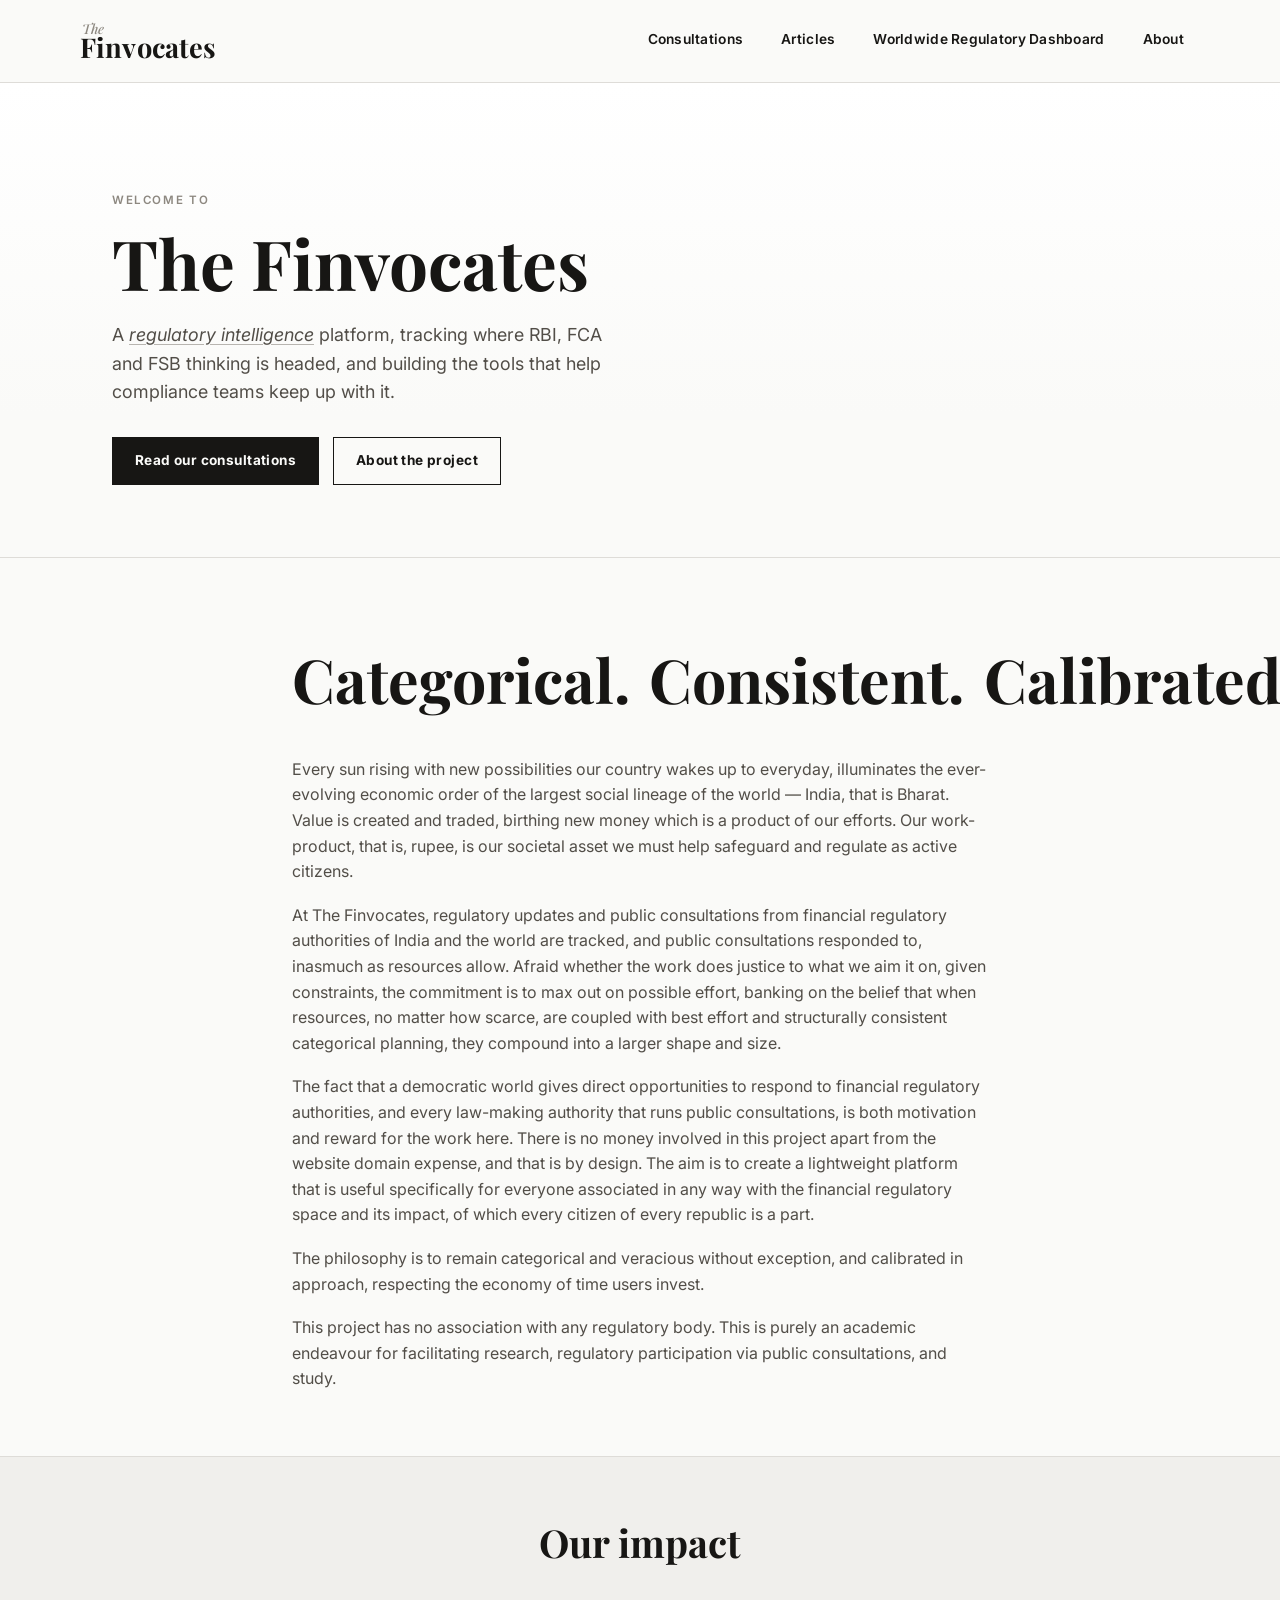
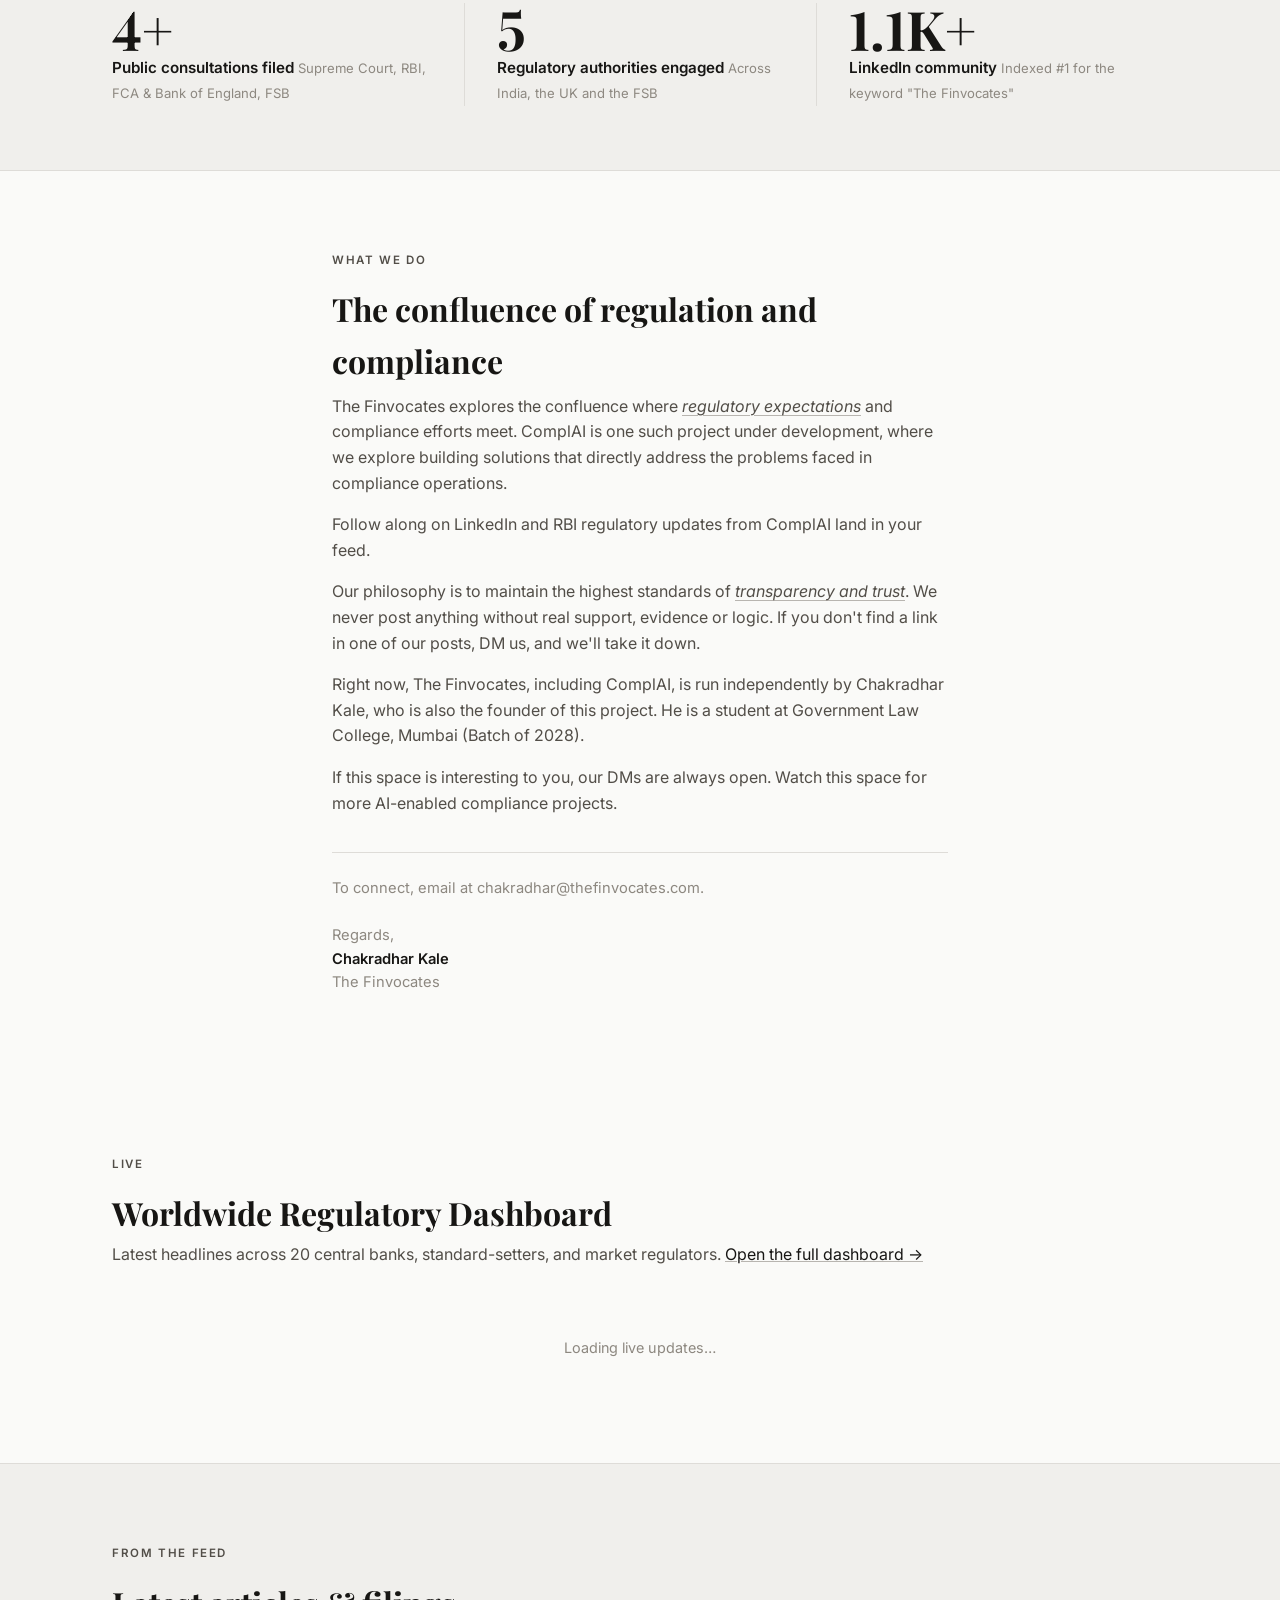
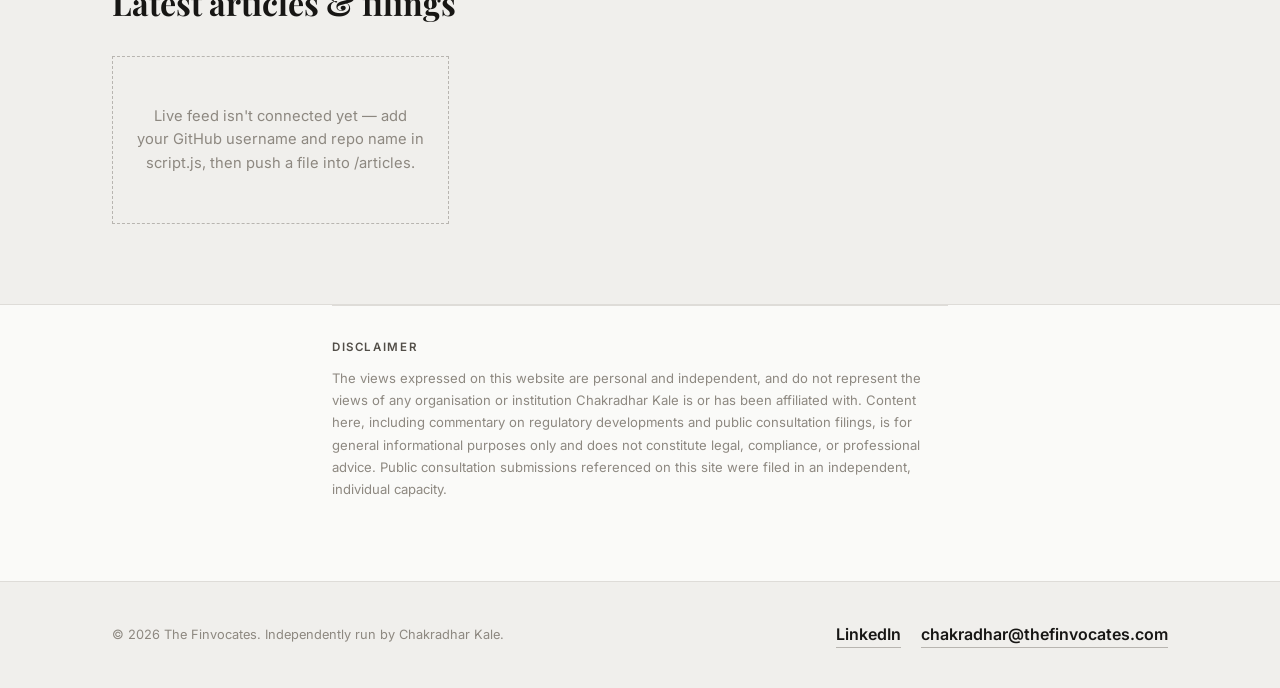
==== index.html @ edeff937 "fsr" ====
<!DOCTYPE html>
<html lang="en">
<head>
<meta charset="UTF-8">
<meta name="viewport" content="width=device-width, initial-scale=1.0">
<title>The Finvocates — Regulatory Intelligence</title>
<meta name="description" content="The Finvocates is a regulatory intelligence platform tracking RBI, FCA, FSB and Supreme Court developments, and building ComplAI, a project for compliance operations.">
<link rel="stylesheet" href="style.css">

<style>
  /* =========================================================
     EDITORIAL ALIGNMENT
     Keep manifesto prose aligned with the narrow section below.
     Keep the three-word statement on one line.
     ========================================================= */

  .manifesto .wrap {
    max-width: 760px;
    margin-left: auto;
    margin-right: auto;
  }

  .manifesto-words {
    white-space: nowrap;
    width: max-content;
    max-width: none;
    margin-left: 0;
    margin-right: 0;
  }

  .manifesto p {
    max-width: none;
    margin-left: 0;
    margin-right: 0;
  }

  /* =========================================================
     IMPACT
     Larger figures + a stronger section heading.
     ========================================================= */

  .impact h2 {
    font-size: 2.4rem;
    line-height: 1.1;
  }

  .impact .num {
    font-size: 3.4rem !important;
    line-height: 0.95;
  }
</style>

</head>
<body>

<header class="site-header">
  <div class="wrap nav-row">
    <a href="index.html" class="logo">
      <span class="the">The</span>
      <span class="finvocates">Finvocates</span>
    </a>

    <nav class="main-nav">

      <div class="nav-item">
        <a href="consultations.html" class="nav-trigger">Consultations</a>
        <div class="mega">
          <a class="mega-item" href="consultations.html">
            <span class="mi-title">Supreme Court — AI in Courts Regulation, 2026</span>
            <span class="mi-meta">40 clause-specific comments</span>
          </a>
          <a class="mega-item" href="consultations.html">
            <span class="mi-title">RBI — Governance (Second Amendment) Directions</span>
            <span class="mi-meta">Commercial Banks &amp; SFBs</span>
          </a>
          <a class="mega-item" href="consultations.html">
            <span class="mi-title">FSB — Responsible Adoption of AI</span>
            <span class="mi-meta">All 7 questions answered</span>
          </a>
          <a class="mega-all" href="consultations.html">
            <span>View all consultations</span>
            <span class="arrow">→</span>
          </a>
        </div>
      </div>

      <div class="nav-item">
        <a href="articles.html" class="nav-trigger">Articles</a>
        <div class="mega" id="articles-mega">
          <div class="mega-item"><span class="mi-title">Loading…</span></div>
        </div>
      </div>

      <div class="nav-item">
        <a href="dashboard.html" class="nav-trigger">Worldwide Regulatory Dashboard</a>
      </div>

      <div class="nav-item about-item">
        <a href="about.html" class="nav-trigger">About</a>
        <div class="mega">
          <p class="about-blurb">Chakradhar Kale runs The Finvocates independently while working as a Compliance Trainee at a small finance bank and studying law at GLC Mumbai.</p>
          <a class="mega-all" href="about.html">
            <span>Read the full story</span>
            <span class="arrow">→</span>
          </a>
        </div>
      </div>

    </nav>
  </div>
</header>


<section class="hero">
  <div class="wrap">
    <p class="eyebrow reveal in">Welcome to</p>
    <h1 class="reveal in">The Finvocates</h1>
    <p class="lede reveal in">A <span class="accent-word">regulatory intelligence</span> platform, tracking where RBI, FCA and FSB thinking is headed, and building the tools that help compliance teams keep up with it.</p>
    <div class="cta-row reveal in">
      <a href="consultations.html" class="btn primary">Read our consultations</a>
      <a href="about.html" class="btn ghost">About the project</a>
    </div>
  </div>
</section>


<section class="manifesto">
  <div class="wrap">
    <div class="manifesto-words reveal">
      <span>Categorical.</span><span>Consistent.</span><span>Calibrated.</span>
    </div>

    <p class="reveal">Every sun rising with new possibilities our country wakes up to everyday, illuminates the ever-evolving economic order of the largest social lineage of the world — India, that is Bharat. Value is created and traded, birthing new money which is a product of our efforts. Our work-product, that is, rupee, is our societal asset we must help safeguard and regulate as active citizens.</p>

    <p class="reveal">At The Finvocates, regulatory updates and public consultations from financial regulatory authorities of India and the world are tracked, and public consultations responded to, inasmuch as resources allow. Afraid whether the work does justice to what we aim it on, given constraints, the commitment is to max out on possible effort, banking on the belief that when resources, no matter how scarce, are coupled with best effort and structurally consistent categorical planning, they compound into a larger shape and size.</p>

    <p class="reveal">The fact that a democratic world gives direct opportunities to respond to financial regulatory authorities, and every law-making authority that runs public consultations, is both motivation and reward for the work here. There is no money involved in this project apart from the website domain expense, and that is by design. The aim is to create a lightweight platform that is useful specifically for everyone associated in any way with the financial regulatory space and its impact, of which every citizen of every republic is a part.</p>

    <p class="reveal">The philosophy is to remain categorical and veracious without exception, and calibrated in approach, respecting the economy of time users invest.</p>

    <p class="reveal">This project has no association with any regulatory body. This is purely an academic endeavour for facilitating research, regulatory participation via public consultations, and study.</p>
  </div>
</section>


<section class="impact">
  <div class="wrap">
    <h2 class="reveal">Our impact</h2>

    <div class="stat-grid">

      <div class="stat reveal">
        <span class="num accent-num">4+</span>
        <span class="label">Public consultations filed</span>
        <span class="sub">Supreme Court, RBI, FCA &amp; Bank of England, FSB</span>
      </div>

      <div class="stat reveal">
        <span class="num accent-num">5</span>
        <span class="label">Regulatory authorities engaged</span>
        <span class="sub">Across India, the UK and the FSB</span>
      </div>

      <div class="stat reveal">
        <span class="num accent-num">1.1K+</span>
        <span class="label">LinkedIn community</span>
        <span class="sub">Indexed #1 for the keyword "The Finvocates"</span>
      </div>

    </div>
  </div>
</section>


<section class="section narrow">
  <div class="wrap">
    <p class="eyebrow section-kicker reveal">What we do</p>
    <h2 class="section-title reveal">The confluence of regulation and compliance</h2>
    <p class="reveal">The Finvocates explores the confluence where <span class="accent-word">regulatory expectations</span> and compliance efforts meet. ComplAI is one such project under development, where we explore building solutions that directly address the problems faced in compliance operations.</p>
    <p class="reveal">Follow along on LinkedIn and RBI regulatory updates from ComplAI land in your feed.</p>
    <p class="reveal">Our philosophy is to maintain the highest standards of <span class="accent-word">transparency and trust</span>. We never post anything without real support, evidence or logic. If you don't find a link in one of our posts, DM us, and we'll take it down.</p>
    <p class="reveal">Right now, The Finvocates, including ComplAI, is run independently by Chakradhar Kale, who is also the founder of this project. He is a student at Government Law College, Mumbai (Batch of 2028).</p>
    <p class="reveal">If this space is interesting to you, our DMs are always open. Watch this space for more AI-enabled compliance projects.</p>

    <div class="signoff reveal">
      To connect, email at <a href="mailto:chakradhar@thefinvocates.com">chakradhar@thefinvocates.com</a>.
      <br><br>
      Regards,<br>
      <span class="name">Chakradhar Kale</span><br>
      The Finvocates
    </div>
  </div>
</section>


<section class="section" style="padding-bottom:56px;">
  <div class="wrap">
    <p class="eyebrow section-kicker reveal">Live</p>
    <h2 class="section-title reveal">Worldwide Regulatory Dashboard</h2>
    <p class="reveal" style="margin-top:-4px;">Latest headlines across 20 central banks, standard-setters, and market regulators. <a href="dashboard.html" style="color:var(--ink); text-decoration:underline; text-decoration-color:var(--line-strong);">Open the full dashboard →</a></p>

    <div id="home-dashboard-preview" style="margin-top:20px;">
      <div class="dash-empty">Loading live updates…</div>
    </div>
  </div>
</section>


<section class="section" style="background:var(--fog); border-top:1px solid var(--line); border-bottom:1px solid var(--line);">
  <div class="wrap">
    <p class="eyebrow section-kicker reveal">From the feed</p>
    <h2 class="section-title reveal">Latest articles &amp; filings</h2>

    <div class="card-grid" id="home-articles-grid" style="margin-top:28px;">
      <div class="empty-state">Loading latest posts…</div>
    </div>
  </div>
</section>


<section class="section narrow" style="padding-top:0;">
  <div class="wrap">
    <hr class="rule" style="margin-bottom:32px;">

    <p class="eyebrow reveal" style="margin-bottom:10px;">Disclaimer</p>

    <p class="reveal" style="font-size:0.82rem; color:var(--ash); line-height:1.7;">The views expressed on this website are personal and independent, and do not represent the views of any organisation or institution Chakradhar Kale is or has been affiliated with. Content here, including commentary on regulatory developments and public consultation filings, is for general informational purposes only and does not constitute legal, compliance, or professional advice. Public consultation submissions referenced on this site were filed in an independent, individual capacity.</p>
  </div>
</section>


<footer class="site-footer">
  <div class="wrap foot-row">
    <span class="fine">© 2026 The Finvocates. Independently run by Chakradhar Kale.</span>

    <div style="display:flex; gap:20px; align-items:center;">
      <a class="mail" href="https://www.linkedin.com/company/thefinvocates/" target="_blank" rel="noopener">LinkedIn</a>
      <a class="mail" href="mailto:chakradhar@thefinvocates.com">chakradhar@thefinvocates.com</a>
    </div>
  </div>
</footer>


<script src="script.js"></script>
<script src="dashboard.js"></script>

<script>
  renderFolderFeed({
    folder: ARTICLES_FOLDER,
    gridSelector: "#home-articles-grid",
    megaSelector: "#articles-mega",
    limit: 3,
    emptyLabel: "articles"
  });
</script>

</body>
</html>
---- style.css ----
/* ============================================================
   THE FINVOCATES — shared stylesheet
   Design tokens: monochrome grey/white spectrum, no blue.
   ============================================================ */

@import url('https://fonts.googleapis.com/css2?family=Playfair+Display:ital,wght@0,500;0,600;0,700;1,400;1,500&family=Inter:wght@400;500;600;700&display=swap');

:root{
  --paper:   #fafaf8;   /* page background */
  --fog:     #f0efec;   /* alt section background */
  --card:    #ffffff;   /* card surface */
  --line:    #dedcd8;   /* hairline rule */
  --line-strong: #b8b5b0;
  --ink:     #171614;   /* primary text */
  --charcoal:#524e48;   /* secondary text */
  --ash:     #8d8880;   /* muted labels / captions */
  --ink-inv: #fafaf8;   /* text on dark */
  --shadow:  0 18px 30px -18px rgba(23,22,20,0.18);
  --shadow-lift: 0 24px 40px -16px rgba(23,22,20,0.22);
  --radius: 2px;
  --measure: 68ch;
}

*{ box-sizing: border-box; }

html{ scroll-behavior: smooth; overflow-x: hidden; }

body{
  margin:0;
  background: var(--paper);
  color: var(--ink);
  font-family: 'Inter', -apple-system, BlinkMacSystemFont, 'Segoe UI', sans-serif;
  font-size: 16px;
  line-height: 1.6;
  -webkit-font-smoothing: antialiased;
  overflow-x: hidden;
  width: 100%;
  max-width: 100vw;
}

@media (prefers-reduced-motion: reduce){
  *{ animation-duration: 0.001ms !important; transition-duration: 0.001ms !important; }
  html{ scroll-behavior: auto; }
}

a{ color: inherit; text-decoration: none; }

::selection{ background: var(--ink); color: var(--paper); }

.eyebrow{
  font-size: 0.72rem;
  letter-spacing: 0.14em;
  text-transform: uppercase;
  color: var(--ash);
  font-weight: 600;
}

.serif{ font-family: 'Playfair Display', Georgia, serif; }

.rule{
  border: none;
  border-top: 1px solid var(--line);
  margin: 0;
}

.accent-num{
  font-family: 'Playfair Display', Georgia, serif;
  font-weight: 700;
  font-variant-numeric: tabular-nums lining-nums;
  color: var(--ink);
}

.accent-word{
  font-style: italic;
  color: var(--charcoal);
  text-decoration: underline;
  text-decoration-color: var(--line-strong);
  text-underline-offset: 3px;
}

/* ---------- layout shell ---------- */
.wrap{
  max-width: 1120px;
  margin: 0 auto;
  padding: 0 32px;
}

/* ---------- header / nav ---------- */
header.site-header{
  position: sticky;
  top: 0;
  z-index: 50;
  background: rgba(250,250,248,0.92);
  backdrop-filter: saturate(140%) blur(6px);
  border-bottom: 1px solid var(--line);
}

.nav-row{
  display:flex;
  align-items:center;
  justify-content:space-between;
  padding: 18px 0;
}

.logo{
  display:flex;
  flex-direction: column;
  line-height: 0.92;
  letter-spacing: 0.01em;
}
.logo .the{
  font-family:'Playfair Display', serif;
  font-style: italic;
  font-weight:500;
  font-size: 0.85rem;
  color: var(--ash);
  margin-left: 2px;
}
.logo .finvocates{
  font-family:'Playfair Display', serif;
  font-weight:700;
  font-size: 1.7rem;
  color: var(--ink);
}

nav.main-nav{
  display:flex;
  align-items:center;
  gap: 6px;
}

.nav-item{
  position: relative;
}
.nav-item > a.nav-trigger{
  display:inline-block;
  padding: 10px 16px;
  font-size: 0.86rem;
  font-weight: 600;
  letter-spacing: 0.02em;
  color: var(--ink);
  border-radius: var(--radius);
  transition: color .2s ease;
}
.nav-item > a.nav-trigger:hover{ color: var(--charcoal); }

.nav-item > a.nav-trigger::after{
  content:"";
  display:block;
  width:0%;
  height:1px;
  background: var(--ink);
  transition: width .25s ease;
  margin-top: 3px;
}
.nav-item:hover > a.nav-trigger::after{ width: 100%; }

.mega{
  position:absolute;
  top: calc(100% + 12px);
  left: 50%;
  transform: translateX(-50%) translateY(6px);
  width: 360px;
  max-width: calc(100vw - 48px);
  background: var(--card);
  border: 1px solid var(--line);
  box-shadow: var(--shadow-lift);
  padding: 18px;
  opacity: 0;
  visibility: hidden;
  transition: opacity .22s ease, transform .22s ease;
}
.nav-item:hover .mega,
.nav-item.open .mega{
  opacity: 1;
  visibility: visible;
  transform: translateX(-50%) translateY(0);
}

.mega .mega-item{
  display:block;
  padding: 10px 8px;
  border-bottom: 1px solid var(--line);
}
.mega .mega-item:last-of-type{ border-bottom:none; }
.mega .mega-item .mi-title{
  font-size: 0.88rem;
  font-weight: 600;
  color: var(--ink);
}
.mega .mega-item .mi-meta{
  font-size: 0.72rem;
  color: var(--ash);
  margin-top: 2px;
  text-transform: uppercase;
  letter-spacing: 0.06em;
}
.mega .mega-item:hover .mi-title{ color: var(--charcoal); }

.mega .mega-all{
  display:flex;
  align-items:center;
  justify-content:space-between;
  margin-top: 12px;
  padding-top: 12px;
  border-top: 1px solid var(--line-strong);
  font-size: 0.78rem;
  font-weight: 700;
  letter-spacing: 0.04em;
  text-transform: uppercase;
}
.mega .mega-all .arrow{ transition: transform .2s ease; }
.mega .mega-all:hover .arrow{ transform: translateX(5px); }

.nav-item.about-item .mega{ width: 320px; }
.mega .about-blurb{ font-size: 0.86rem; color: var(--charcoal); }

/* ---------- hero ---------- */
.hero{
  padding: 96px 0 72px;
  background: linear-gradient(180deg, #ffffff 0%, var(--paper) 70%);
  border-bottom: 1px solid var(--line);
}
.hero .eyebrow{ margin-bottom: 18px; }
.hero h1{
  font-family:'Playfair Display', serif;
  font-weight: 700;
  font-size: clamp(2.6rem, 5.4vw, 4.4rem);
  line-height: 1.04;
  margin: 0 0 22px;
  color: var(--ink);
  max-width: 14ch;
}
.hero .lede{
  font-size: 1.12rem;
  color: var(--charcoal);
  max-width: 46ch;
  margin: 0 0 30px;
}
.hero .cta-row{ display:flex; gap:14px; flex-wrap: wrap; }
.btn{
  display:inline-flex;
  align-items:center;
  gap:8px;
  padding: 12px 22px;
  font-size: 0.85rem;
  font-weight: 700;
  letter-spacing: 0.03em;
  border: 1px solid var(--ink);
  transition: background .2s ease, color .2s ease, transform .2s ease;
}
.btn.primary{ background: var(--ink); color: var(--paper); }
.btn.primary:hover{ background: var(--charcoal); border-color: var(--charcoal); transform: translateY(-2px); }
.btn.ghost{ background: transparent; color: var(--ink); }
.btn.ghost:hover{ background: var(--ink); color: var(--paper); transform: translateY(-2px); }

/* ---------- impact / stats ---------- */
.impact{ padding: 64px 0; background: var(--fog); border-bottom: 1px solid var(--line); }
.impact h2{
  font-family:'Playfair Display', serif;
  font-size: 1.5rem;
  text-align:center;
  margin: 0 0 40px;
}
.stat-grid{
  display:grid;
  grid-template-columns: repeat(3, 1fr);
  gap: 0;
}
.stat{
  padding: 0 32px;
  border-left: 1px solid var(--line);
  text-align: left;
}
.stat:first-child{ border-left:none; padding-left: 0; }
.stat .num{ font-size: 3rem; line-height:1; display:block; }
.stat .label{ margin-top: 10px; font-size: 0.95rem; color: var(--ink); font-weight: 600; }
.stat .sub{ margin-top: 4px; font-size: 0.82rem; color: var(--ash); }

@media (max-width: 760px){
  .stat-grid{ grid-template-columns: 1fr; gap: 28px; }
  .stat{ border-left:none; padding-left:0; border-top: 1px solid var(--line); padding-top: 24px; }
  .stat:first-child{ border-top:none; padding-top:0; }
}

@media (max-width: 480px){
  .wrap{ padding: 0 20px; }
  .nav-item > a.nav-trigger{ padding: 10px 8px; font-size: 0.78rem; }
  .logo .finvocates{ font-size: 1.35rem; }
}

/* ---------- section: confluence / what we do ---------- */
.section{ padding: 80px 0; }
.section.narrow .wrap{ max-width: var(--measure); }
.section h2.section-title{
  font-family:'Playfair Display', serif;
  font-size: 2rem;
  margin: 0 0 8px;
}
.section .section-kicker{ margin-bottom: 14px; }
.section p{ color: var(--charcoal); margin: 0 0 16px; }
.section p:last-child{ margin-bottom: 0; }

.signoff{
  margin-top: 36px;
  padding-top: 24px;
  border-top: 1px solid var(--line);
  font-size: 0.92rem;
  color: var(--ash);
}
.signoff .name{ color: var(--ink); font-weight: 600; }

/* ---------- card grid (articles / consultations) ---------- */
.card-grid{
  display:grid;
  grid-template-columns: repeat(auto-fill, minmax(280px, 1fr));
  gap: 22px;
}
.card{
  background: var(--card);
  border: 1px solid var(--line);
  padding: 24px;
  display:flex;
  flex-direction: column;
  gap: 12px;
  transition: transform .22s ease, box-shadow .22s ease, border-color .22s ease;
  cursor: pointer;
}
.card:hover{
  transform: translateY(-6px);
  box-shadow: var(--shadow-lift);
  border-color: var(--line-strong);
}
.card .kind{
  font-size: 0.68rem;
  font-weight: 700;
  letter-spacing: 0.1em;
  text-transform: uppercase;
  color: var(--ash);
}
.card .title{
  font-family:'Playfair Display', serif;
  font-weight: 600;
  font-size: 1.15rem;
  color: var(--ink);
}
.card .meta{ font-size: 0.8rem; color: var(--ash); margin-top: auto; padding-top: 8px; border-top: 1px solid var(--line); }

.empty-state{
  padding: 48px 24px;
  text-align:center;
  border: 1px dashed var(--line-strong);
  color: var(--ash);
  font-size: 0.92rem;
}

.page-head{ padding: 56px 0 36px; border-bottom: 1px solid var(--line); }
.page-head .eyebrow{ margin-bottom: 14px; }
.page-head h1{
  font-family:'Playfair Display', serif;
  font-size: clamp(2rem, 4vw, 2.8rem);
  margin: 0 0 12px;
}
.page-head .lede{ color: var(--charcoal); max-width: 60ch; }

/* ---------- about page ---------- */
.about-hero{
  display:grid;
  grid-template-columns: 260px 1fr;
  gap: 48px;
  align-items: start;
  padding: 56px 0;
}
.about-photo{
  width: 100%;
  aspect-ratio: 4/5;
  object-fit: cover;
  border: 1px solid var(--line);
  filter: grayscale(0.55) contrast(1.05);
  transition: filter .3s ease, transform .3s ease;
}
.about-photo:hover{ filter: grayscale(0); transform: translateY(-4px); }

@media (max-width: 720px){
  .about-hero{ grid-template-columns: 1fr; }
  .about-photo{ max-width: 260px; aspect-ratio: 4/5; }
}

.timeline{ list-style:none; margin:0; padding:0; }
.timeline li{
  display:grid;
  grid-template-columns: 140px 1fr;
  gap: 20px;
  padding: 20px 0;
  border-top: 1px solid var(--line);
}
.timeline li:first-child{ border-top:none; }
.timeline .when{ font-size: 0.8rem; color: var(--ash); font-weight: 700; letter-spacing: 0.04em; text-transform: uppercase; padding-top: 3px; }
.timeline .what strong{ display:block; font-size: 1.02rem; margin-bottom: 4px; }
.timeline .what span{ color: var(--charcoal); font-size: 0.92rem; }

@media (max-width: 560px){
  .timeline li{ grid-template-columns: 1fr; gap: 6px; }
}

.chip-row{ display:flex; flex-wrap:wrap; gap: 10px; margin-top: 8px; }
.chip{
  font-size: 0.76rem;
  font-weight: 600;
  letter-spacing: 0.02em;
  padding: 7px 14px;
  border: 1px solid var(--line-strong);
  color: var(--charcoal);
}

/* ---------- footer ---------- */
footer.site-footer{
  border-top: 1px solid var(--line);
  padding: 40px 0;
  background: var(--fog);
}
.foot-row{
  display:flex;
  justify-content: space-between;
  align-items:center;
  flex-wrap: wrap;
  gap: 16px;
}
.foot-row .fine{ font-size: 0.8rem; color: var(--ash); }
.foot-row a.mail{ font-weight: 600; color: var(--ink); border-bottom: 1px solid var(--line-strong); }
.foot-row a.mail:hover{ color: var(--charcoal); }

/* ---------- manifesto / rising words ---------- */
.manifesto{ padding: 72px 0 64px; border-bottom: 1px solid var(--line); }
.manifesto-words{
  display:flex;
  flex-wrap: wrap;
  gap: 0.32em;
  font-family:'Playfair Display', serif;
  font-weight: 700;
  font-size: clamp(2.2rem, 5.4vw, 3.8rem);
  color: var(--ink);
  margin: 0 0 30px;
}
.manifesto-words span{
  opacity:0;
  transform: translateY(26px);
  transition: opacity .6s ease, transform .6s ease;
}
.manifesto-words.in span:nth-child(1){ transition-delay: 0s; }
.manifesto-words.in span:nth-child(2){ transition-delay: .18s; }
.manifesto-words.in span:nth-child(3){ transition-delay: .36s; }
.manifesto-words.in span{ opacity:1; transform: translateY(0); }
.manifesto p{ color: var(--charcoal); max-width: var(--measure); margin: 0 0 18px; }
.manifesto p:last-child{ margin-bottom:0; }

/* ---------- regulatory dashboard ---------- */
.dash-head{ padding: 48px 0 28px; border-bottom: 1px solid var(--line); }
.dash-head h1{ font-family:'Playfair Display', serif; font-size: clamp(1.9rem, 3.6vw, 2.5rem); margin: 0 0 10px; }
.dash-head .lede{ color: var(--charcoal); max-width: 62ch; margin: 0 0 18px; }
.dash-status{
  display:flex; align-items:center; gap:8px;
  font-size: 0.78rem; color: var(--ash); letter-spacing: 0.03em;
}
.dash-dot{ width:7px; height:7px; border-radius:50%; background: var(--ash); flex-shrink:0; }
.dash-dot.live{ background:#4a7a4a; animation: pulse 2.4s ease-in-out infinite; }
@keyframes pulse{ 0%,100%{ opacity:1; } 50%{ opacity:.35; } }

.dash-filters{
  display:flex; flex-wrap:wrap; gap:8px;
  padding: 18px 0 0;
}
.dash-filter{
  font-size: 0.76rem; font-weight:600; letter-spacing:0.02em;
  padding: 7px 14px; border: 1px solid var(--line-strong);
  background: transparent; color: var(--charcoal); cursor:pointer;
  transition: background .18s ease, color .18s ease, border-color .18s ease;
}
.dash-filter:hover{ border-color: var(--ink); }
.dash-filter.active{ background: var(--ink); color: var(--paper); border-color: var(--ink); }

.dash-feed{ padding: 8px 0 64px; }
.dash-row{
  display:flex; align-items:baseline; justify-content:space-between; gap:24px;
  padding: 18px 0;
  border-bottom: 1px solid var(--line);
  transition: padding-left .18s ease;
}
.dash-row:hover{ padding-left: 6px; }
.dash-row a.dash-title{
  font-size: 0.98rem; color: var(--ink); font-weight:500; line-height:1.4;
  flex: 1;
}
.dash-row a.dash-title:hover{ color: var(--charcoal); text-decoration: underline; text-decoration-color: var(--line-strong); }
.dash-meta{
  display:flex; flex-direction:column; align-items:flex-end; gap:3px;
  flex-shrink:0; min-width: 140px; text-align:right;
}
.dash-source{ font-size: 0.72rem; font-weight:700; letter-spacing:0.06em; text-transform:uppercase; color: var(--ash); }
.dash-time{ font-size: 0.74rem; color: var(--ash); }

.dash-empty, .dash-loading{
  padding: 48px 0; text-align:center; color: var(--ash); font-size: 0.9rem;
}
.dash-error-note{
  margin-top: 28px; padding: 16px 18px; border: 1px dashed var(--line-strong);
  font-size: 0.8rem; color: var(--ash); line-height:1.6;
}

.dash-disclaimer{
  border-top: 1px solid var(--line); padding: 32px 0 56px;
}
.dash-disclaimer p{ font-size: 0.8rem; color: var(--ash); line-height:1.7; max-width: var(--measure); margin:0; }
/* ---------- reveal-on-scroll ---------- */
.reveal{ opacity:0; transform: translateY(16px); transition: opacity .6s ease, transform .6s ease; }
.reveal.in{ opacity:1; transform: translateY(0); }

/* focus visibility */
a:focus-visible, button:focus-visible{
  outline: 2px solid var(--ink);
  outline-offset: 3px;
}
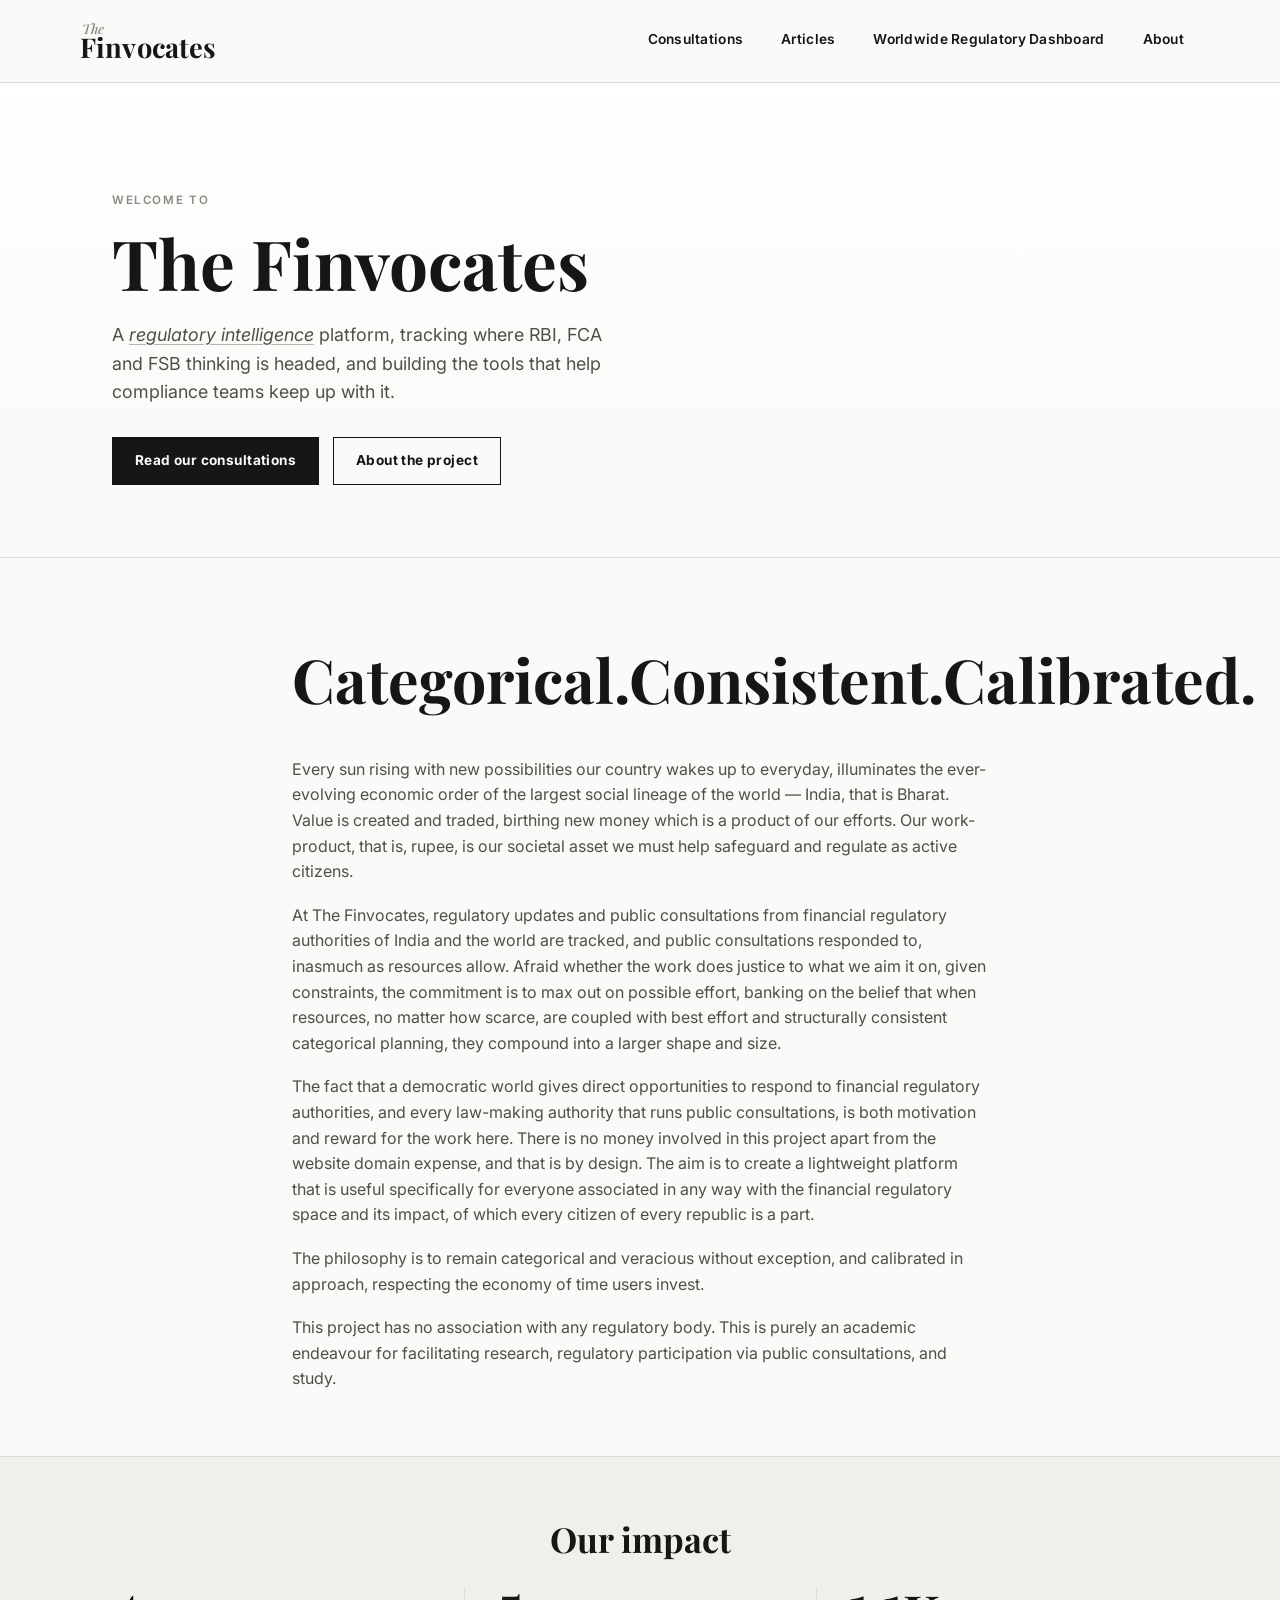
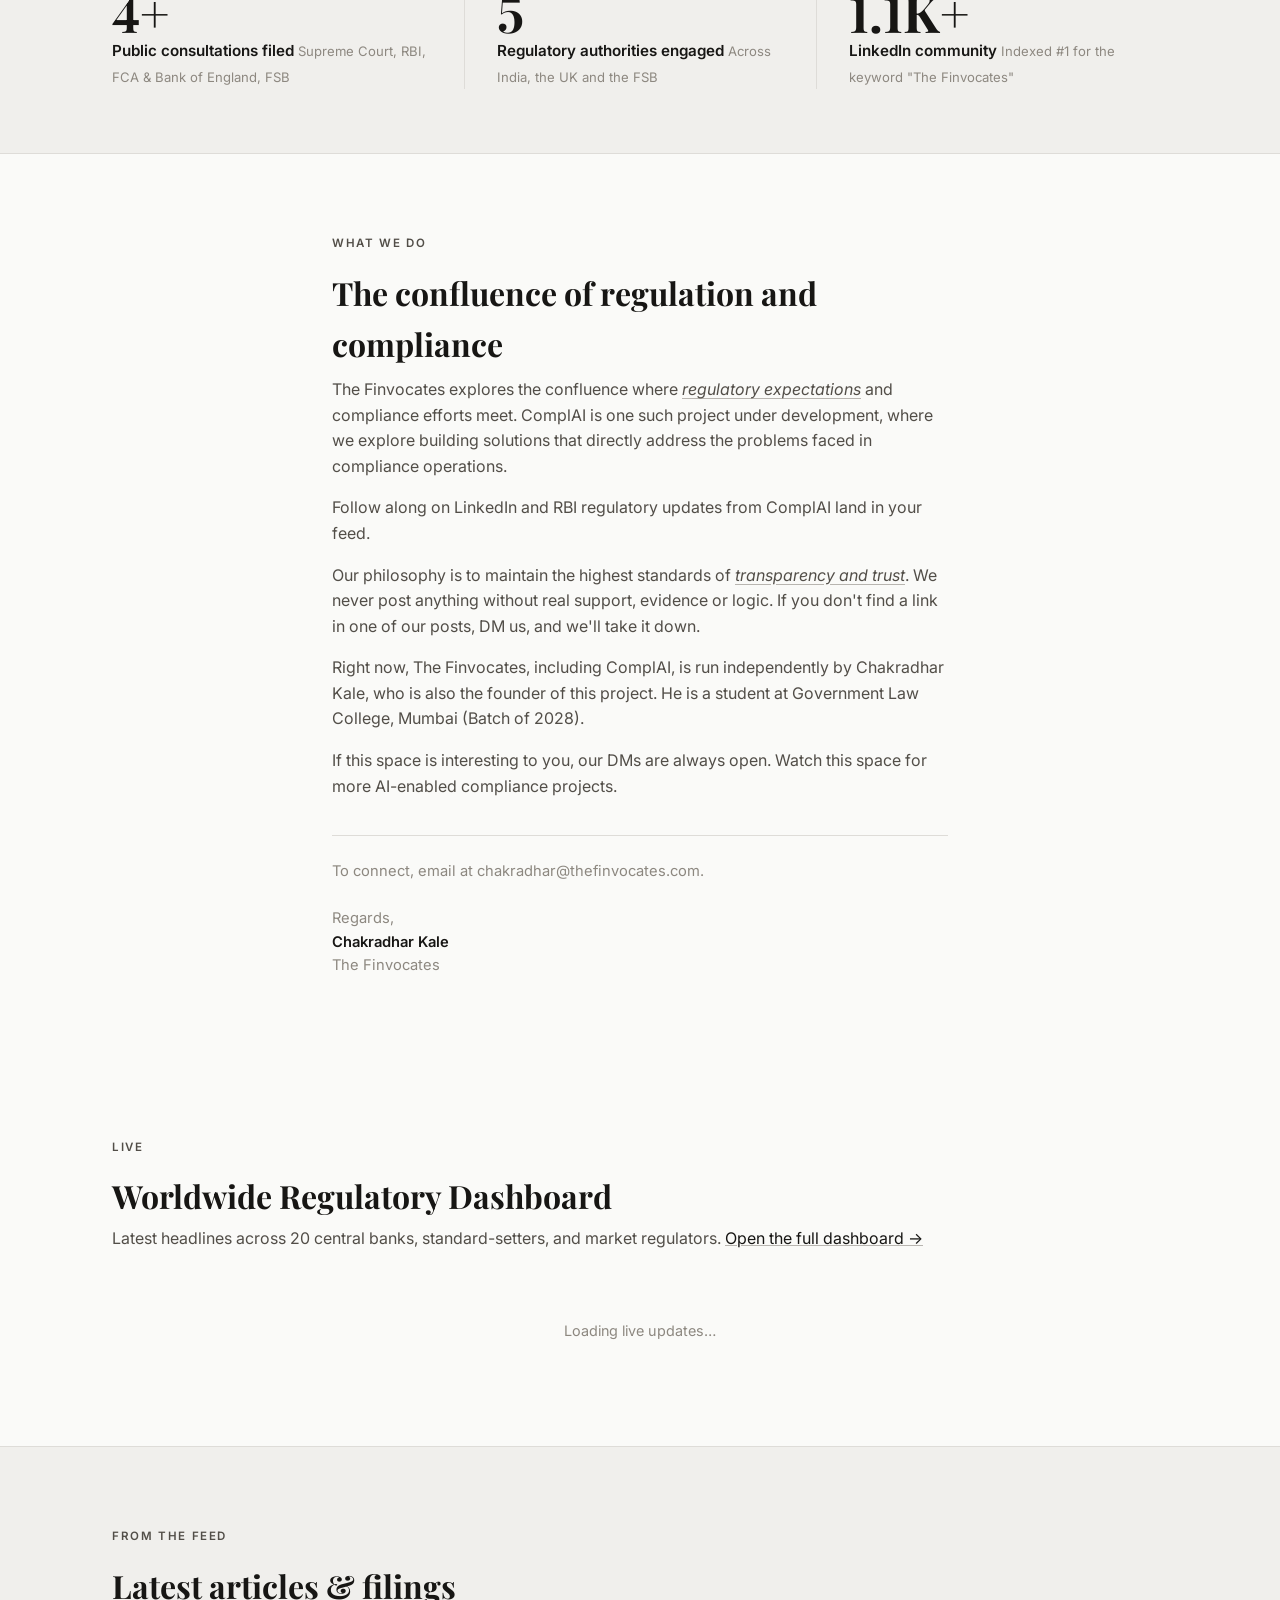
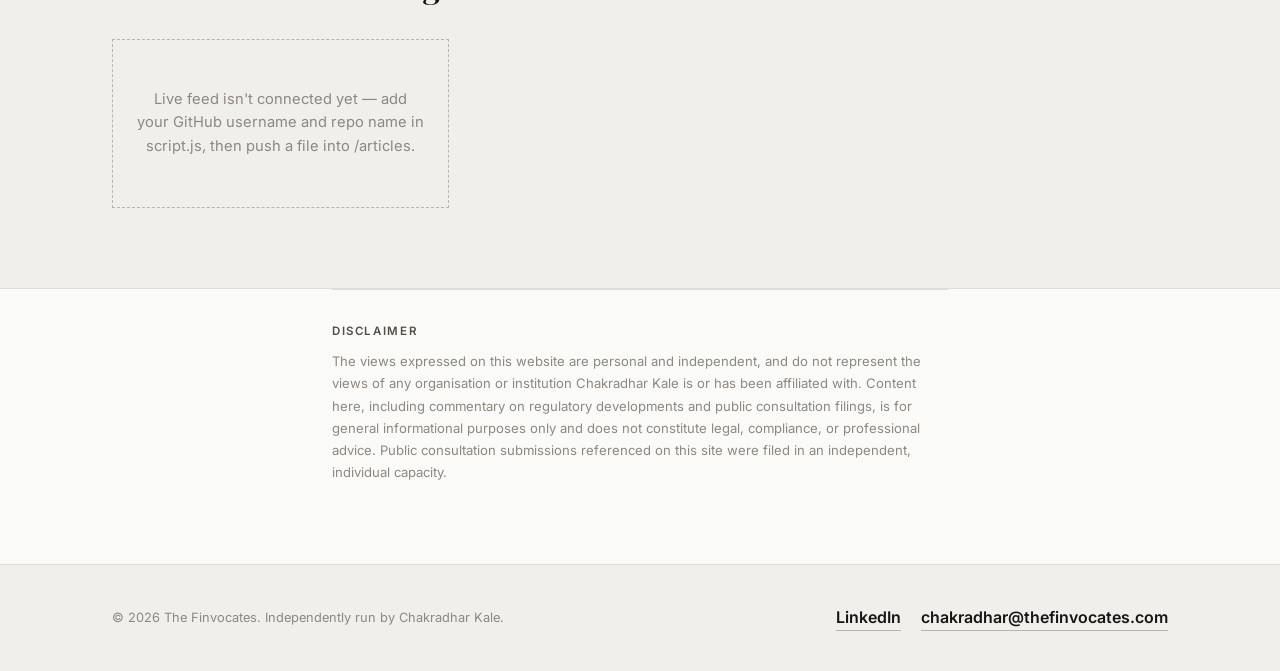
==== commit 65f72665: "we are done" ====
--- a/index.html
+++ b/index.html
@@ -49,7 +49,48 @@
     line-height: 0.95;
   }
 </style>
-
+<style>
+  /* =========================================================
+     MANIFESTO — match the "What we do" editorial column
+     ========================================================= */
+
+  .manifesto .wrap {
+    max-width: 760px;
+    margin-left: auto;
+    margin-right: auto;
+  }
+
+  .manifesto-words {
+    width: 100%;
+    max-width: none;
+    white-space: nowrap;
+    text-align: left;
+    display: block;
+  }
+
+  .manifesto p {
+    width: 100%;
+    max-width: none;
+    margin-left: 0;
+    margin-right: 0;
+  }
+
+
+  /* =========================================================
+     IMPACT — stronger section hierarchy
+     ========================================================= */
+
+  .impact h2 {
+    font-size: 2.15rem;
+    line-height: 1.1;
+    margin-bottom: 28px;
+  }
+
+  .impact .num {
+    font-size: 3.2rem !important;
+    line-height: 1;
+  }
+</style>
 </head>
 <body>
 
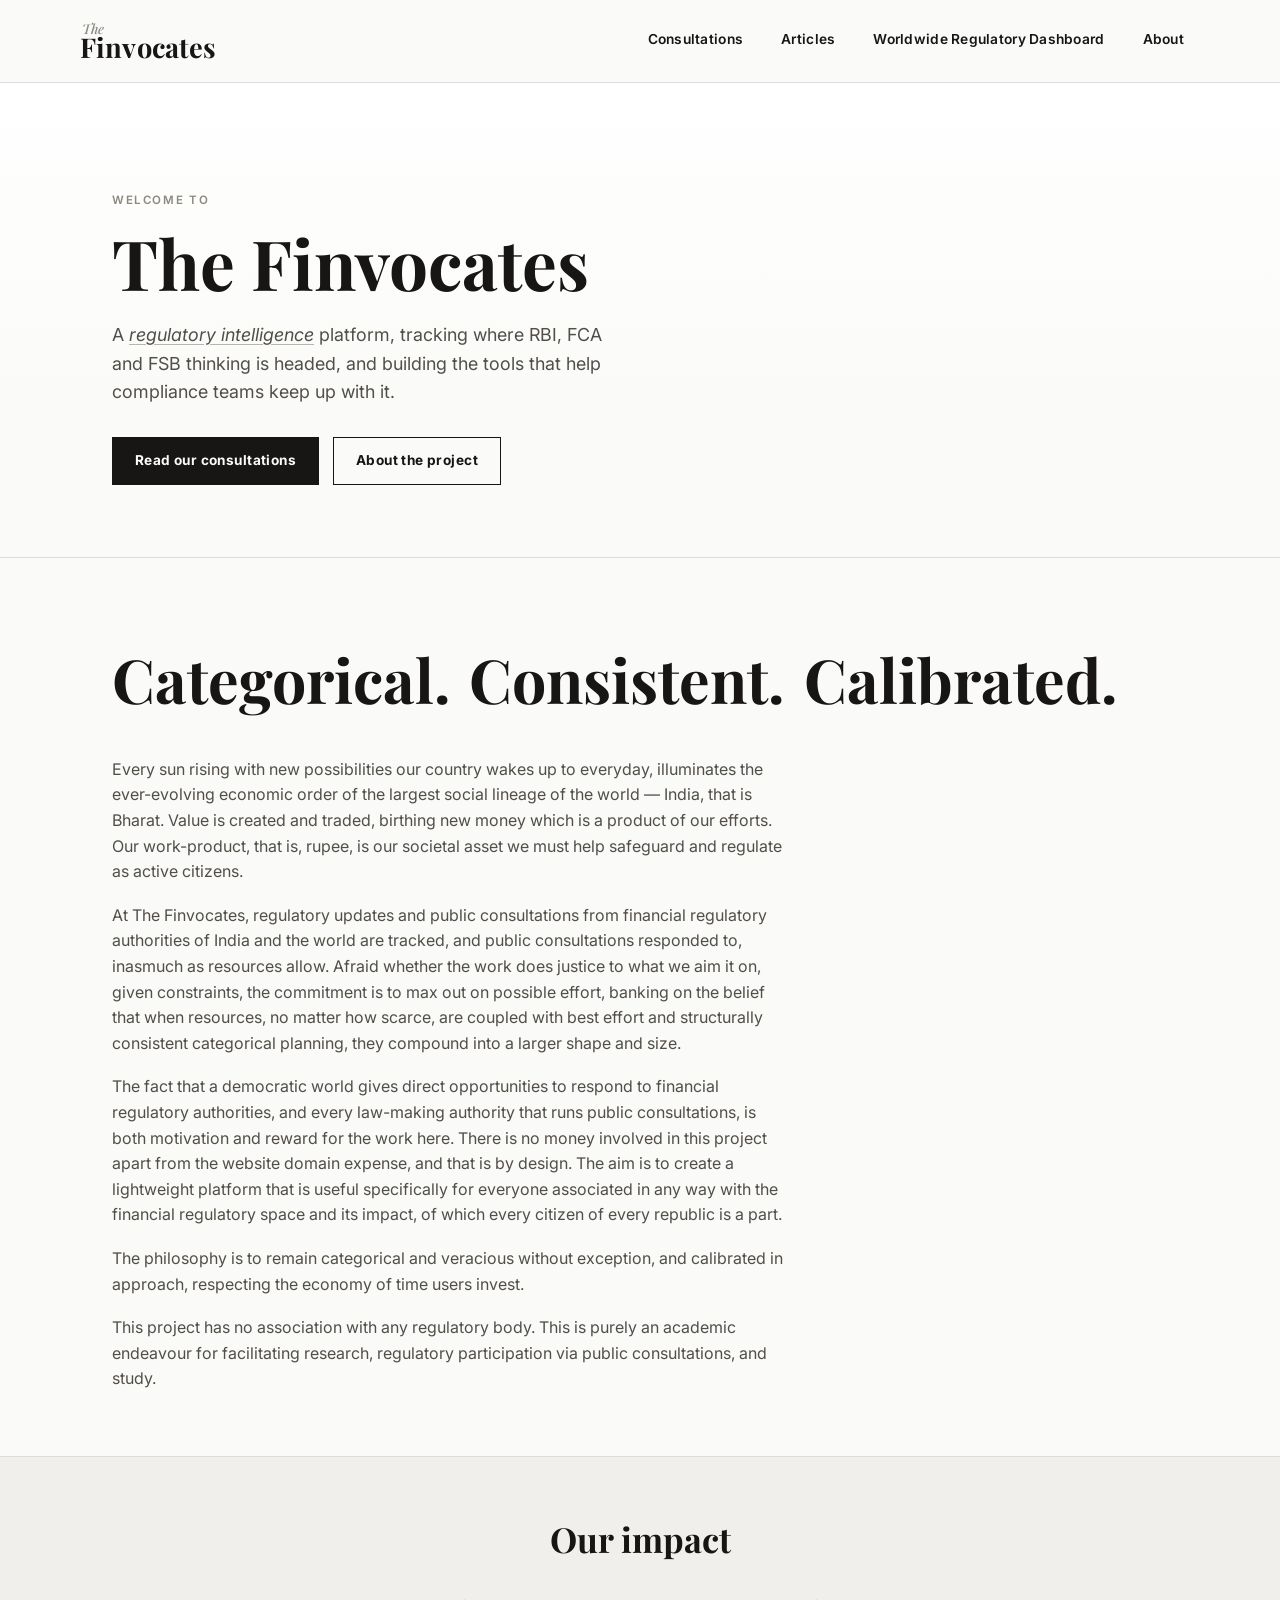
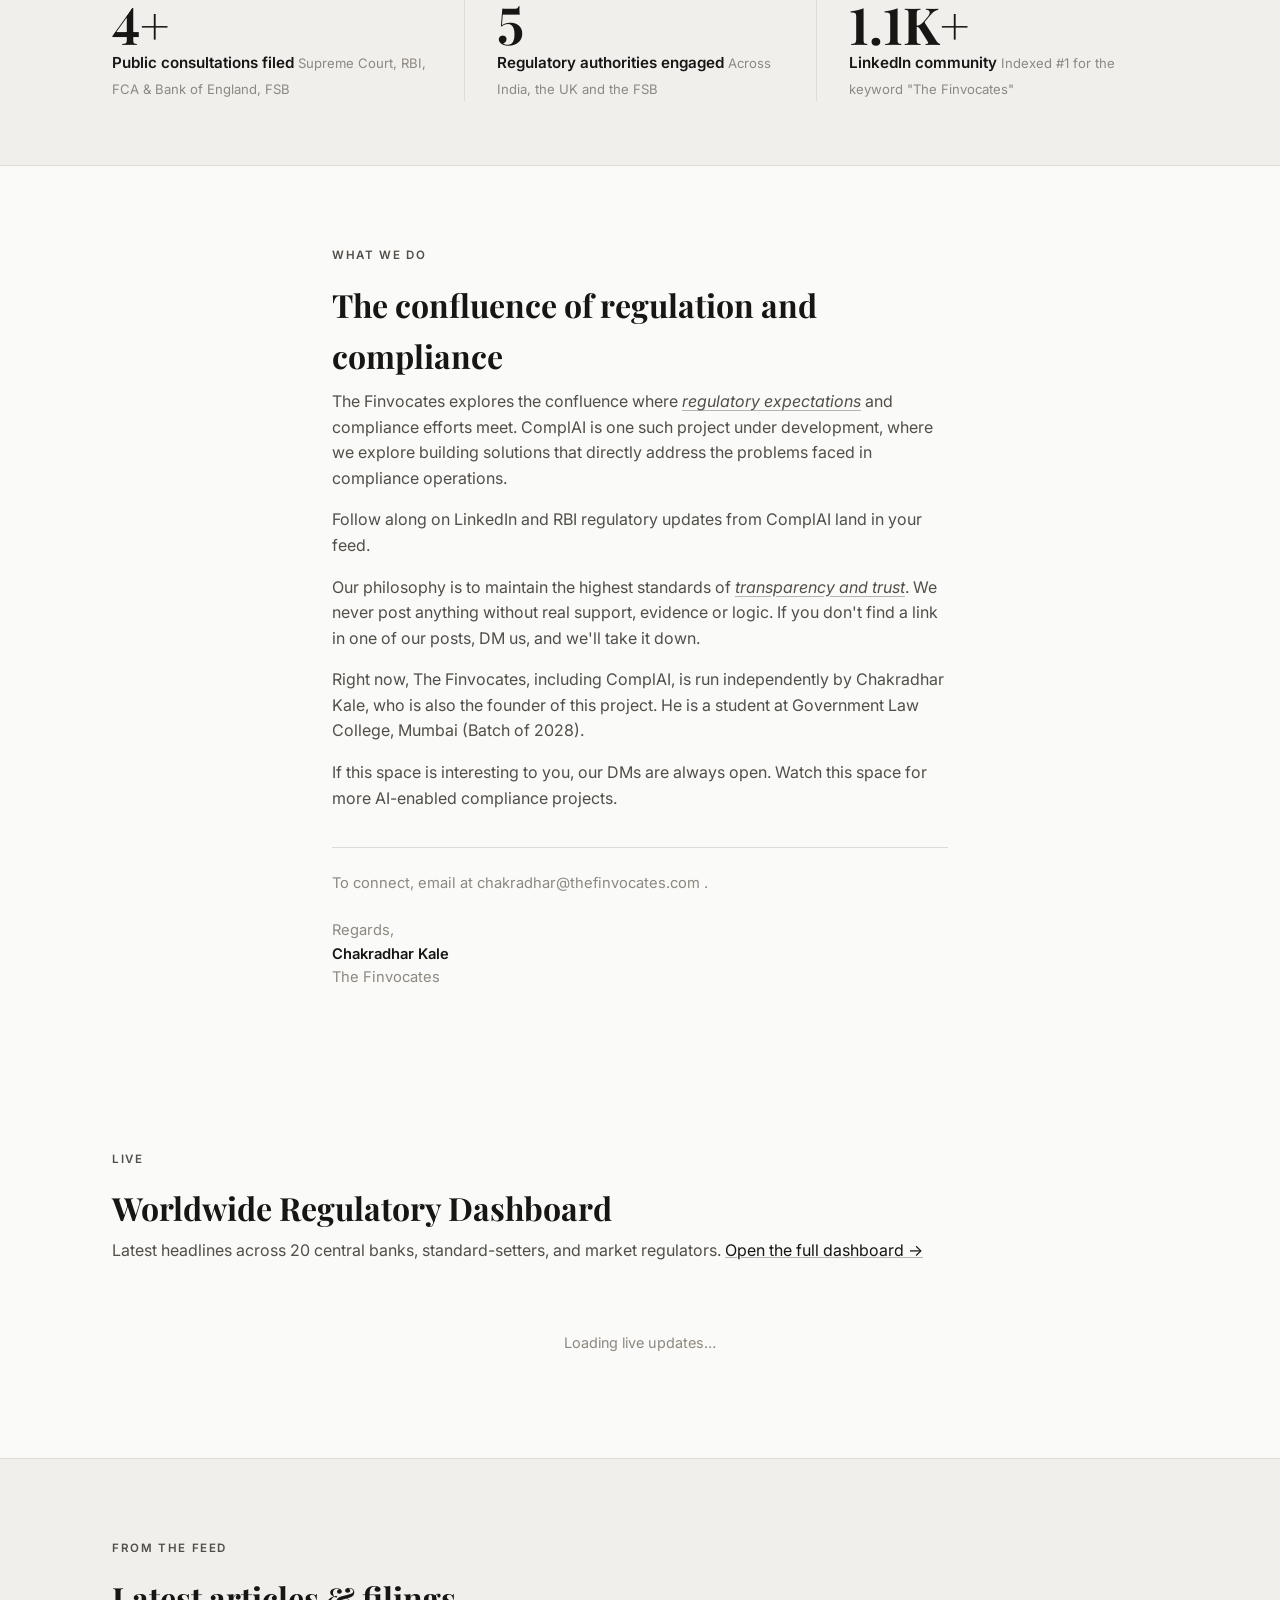
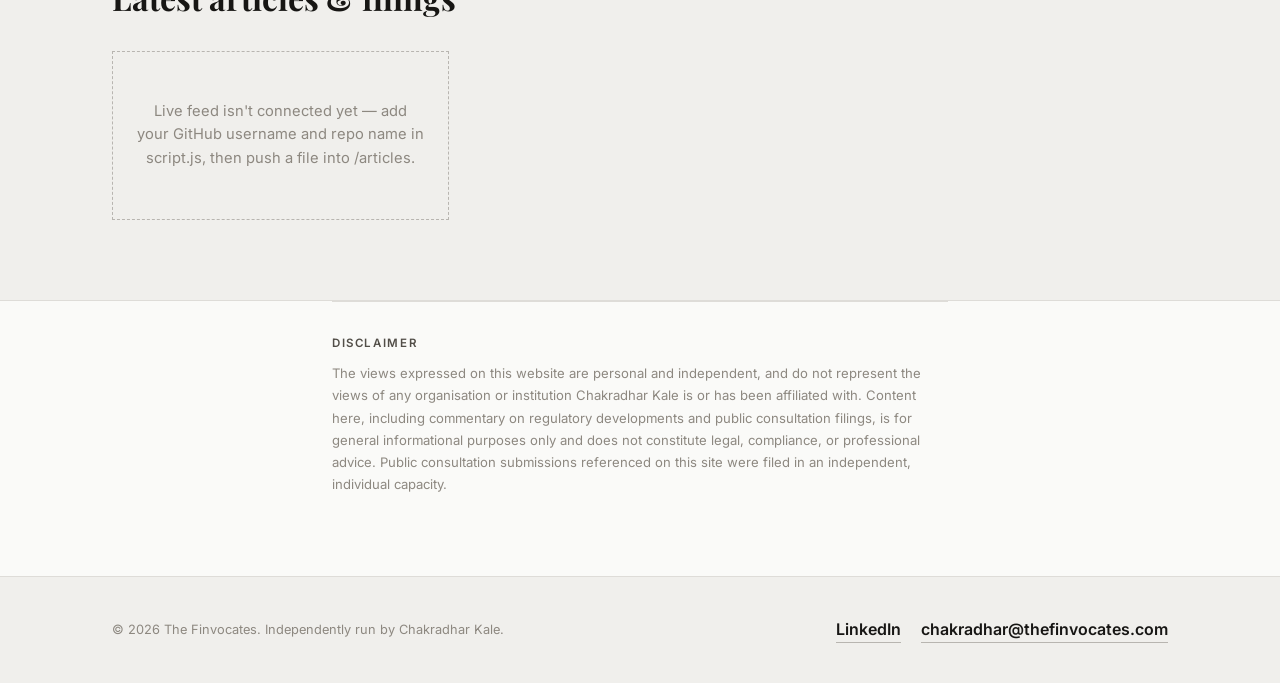
==== commit 904d834d: "good go" ====
--- a/index.html
+++ b/index.html
@@ -9,81 +9,13 @@
 
 <style>
   /* =========================================================
-     EDITORIAL ALIGNMENT
-     Keep manifesto prose aligned with the narrow section below.
-     Keep the three-word statement on one line.
-     ========================================================= */
-
-  .manifesto .wrap {
-    max-width: 760px;
-    margin-left: auto;
-    margin-right: auto;
-  }
-
-  .manifesto-words {
-    white-space: nowrap;
-    width: max-content;
-    max-width: none;
-    margin-left: 0;
-    margin-right: 0;
-  }
-
-  .manifesto p {
-    max-width: none;
-    margin-left: 0;
-    margin-right: 0;
-  }
-
-  /* =========================================================
-     IMPACT
-     Larger figures + a stronger section heading.
-     ========================================================= */
-
-  .impact h2 {
-    font-size: 2.4rem;
-    line-height: 1.1;
-  }
-
-  .impact .num {
-    font-size: 3.4rem !important;
-    line-height: 0.95;
-  }
-</style>
-<style>
-  /* =========================================================
-     MANIFESTO — match the "What we do" editorial column
-     ========================================================= */
-
-  .manifesto .wrap {
-    max-width: 760px;
-    margin-left: auto;
-    margin-right: auto;
-  }
-
-  .manifesto-words {
-    width: 100%;
-    max-width: none;
-    white-space: nowrap;
-    text-align: left;
-    display: block;
-  }
-
-  .manifesto p {
-    width: 100%;
-    max-width: none;
-    margin-left: 0;
-    margin-right: 0;
-  }
-
-
-  /* =========================================================
-     IMPACT — stronger section hierarchy
+     IMPACT — typography only
+     Everything else remains controlled by the original CSS.
      ========================================================= */
 
   .impact h2 {
     font-size: 2.15rem;
     line-height: 1.1;
-    margin-bottom: 28px;
   }
 
   .impact .num {
@@ -91,6 +23,7 @@
     line-height: 1;
   }
 </style>
+
 </head>
 <body>
 
@@ -110,14 +43,17 @@
             <span class="mi-title">Supreme Court — AI in Courts Regulation, 2026</span>
             <span class="mi-meta">40 clause-specific comments</span>
           </a>
+
           <a class="mega-item" href="consultations.html">
             <span class="mi-title">RBI — Governance (Second Amendment) Directions</span>
             <span class="mi-meta">Commercial Banks &amp; SFBs</span>
           </a>
+
           <a class="mega-item" href="consultations.html">
             <span class="mi-title">FSB — Responsible Adoption of AI</span>
             <span class="mi-meta">All 7 questions answered</span>
           </a>
+
           <a class="mega-all" href="consultations.html">
             <span>View all consultations</span>
             <span class="arrow">→</span>
@@ -128,7 +64,9 @@
       <div class="nav-item">
         <a href="articles.html" class="nav-trigger">Articles</a>
         <div class="mega" id="articles-mega">
-          <div class="mega-item"><span class="mi-title">Loading…</span></div>
+          <div class="mega-item">
+            <span class="mi-title">Loading…</span>
+          </div>
         </div>
       </div>
 
@@ -140,6 +78,7 @@
         <a href="about.html" class="nav-trigger">About</a>
         <div class="mega">
           <p class="about-blurb">Chakradhar Kale runs The Finvocates independently while working as a Compliance Trainee at a small finance bank and studying law at GLC Mumbai.</p>
+
           <a class="mega-all" href="about.html">
             <span>Read the full story</span>
             <span class="arrow">→</span>
@@ -155,11 +94,23 @@
 <section class="hero">
   <div class="wrap">
     <p class="eyebrow reveal in">Welcome to</p>
+
     <h1 class="reveal in">The Finvocates</h1>
-    <p class="lede reveal in">A <span class="accent-word">regulatory intelligence</span> platform, tracking where RBI, FCA and FSB thinking is headed, and building the tools that help compliance teams keep up with it.</p>
+
+    <p class="lede reveal in">
+      A <span class="accent-word">regulatory intelligence</span> platform,
+      tracking where RBI, FCA and FSB thinking is headed,
+      and building the tools that help compliance teams keep up with it.
+    </p>
+
     <div class="cta-row reveal in">
-      <a href="consultations.html" class="btn primary">Read our consultations</a>
-      <a href="about.html" class="btn ghost">About the project</a>
+      <a href="consultations.html" class="btn primary">
+        Read our consultations
+      </a>
+
+      <a href="about.html" class="btn ghost">
+        About the project
+      </a>
     </div>
   </div>
 </section>
@@ -167,25 +118,59 @@
 
 <section class="manifesto">
   <div class="wrap">
+
     <div class="manifesto-words reveal">
-      <span>Categorical.</span><span>Consistent.</span><span>Calibrated.</span>
-    </div>
-
-    <p class="reveal">Every sun rising with new possibilities our country wakes up to everyday, illuminates the ever-evolving economic order of the largest social lineage of the world — India, that is Bharat. Value is created and traded, birthing new money which is a product of our efforts. Our work-product, that is, rupee, is our societal asset we must help safeguard and regulate as active citizens.</p>
-
-    <p class="reveal">At The Finvocates, regulatory updates and public consultations from financial regulatory authorities of India and the world are tracked, and public consultations responded to, inasmuch as resources allow. Afraid whether the work does justice to what we aim it on, given constraints, the commitment is to max out on possible effort, banking on the belief that when resources, no matter how scarce, are coupled with best effort and structurally consistent categorical planning, they compound into a larger shape and size.</p>
-
-    <p class="reveal">The fact that a democratic world gives direct opportunities to respond to financial regulatory authorities, and every law-making authority that runs public consultations, is both motivation and reward for the work here. There is no money involved in this project apart from the website domain expense, and that is by design. The aim is to create a lightweight platform that is useful specifically for everyone associated in any way with the financial regulatory space and its impact, of which every citizen of every republic is a part.</p>
-
-    <p class="reveal">The philosophy is to remain categorical and veracious without exception, and calibrated in approach, respecting the economy of time users invest.</p>
-
-    <p class="reveal">This project has no association with any regulatory body. This is purely an academic endeavour for facilitating research, regulatory participation via public consultations, and study.</p>
+      <span>Categorical.</span>
+      <span>Consistent.</span>
+      <span>Calibrated.</span>
+    </div>
+
+    <p class="reveal">
+      Every sun rising with new possibilities our country wakes up to everyday,
+      illuminates the ever-evolving economic order of the largest social lineage
+      of the world — India, that is Bharat. Value is created and traded, birthing
+      new money which is a product of our efforts. Our work-product, that is,
+      rupee, is our societal asset we must help safeguard and regulate as active citizens.
+    </p>
+
+    <p class="reveal">
+      At The Finvocates, regulatory updates and public consultations from
+      financial regulatory authorities of India and the world are tracked,
+      and public consultations responded to, inasmuch as resources allow.
+      Afraid whether the work does justice to what we aim it on, given constraints,
+      the commitment is to max out on possible effort, banking on the belief that
+      when resources, no matter how scarce, are coupled with best effort and
+      structurally consistent categorical planning, they compound into a larger shape and size.
+    </p>
+
+    <p class="reveal">
+      The fact that a democratic world gives direct opportunities to respond to
+      financial regulatory authorities, and every law-making authority that runs
+      public consultations, is both motivation and reward for the work here.
+      There is no money involved in this project apart from the website domain expense,
+      and that is by design. The aim is to create a lightweight platform that is
+      useful specifically for everyone associated in any way with the financial
+      regulatory space and its impact, of which every citizen of every republic is a part.
+    </p>
+
+    <p class="reveal">
+      The philosophy is to remain categorical and veracious without exception,
+      and calibrated in approach, respecting the economy of time users invest.
+    </p>
+
+    <p class="reveal">
+      This project has no association with any regulatory body. This is purely
+      an academic endeavour for facilitating research, regulatory participation
+      via public consultations, and study.
+    </p>
+
   </div>
 </section>
 
 
 <section class="impact">
   <div class="wrap">
+
     <h2 class="reveal">Our impact</h2>
 
     <div class="stat-grid">
@@ -193,19 +178,25 @@
       <div class="stat reveal">
         <span class="num accent-num">4+</span>
         <span class="label">Public consultations filed</span>
-        <span class="sub">Supreme Court, RBI, FCA &amp; Bank of England, FSB</span>
+        <span class="sub">
+          Supreme Court, RBI, FCA &amp; Bank of England, FSB
+        </span>
       </div>
 
       <div class="stat reveal">
         <span class="num accent-num">5</span>
         <span class="label">Regulatory authorities engaged</span>
-        <span class="sub">Across India, the UK and the FSB</span>
+        <span class="sub">
+          Across India, the UK and the FSB
+        </span>
       </div>
 
       <div class="stat reveal">
         <span class="num accent-num">1.1K+</span>
         <span class="label">LinkedIn community</span>
-        <span class="sub">Indexed #1 for the keyword "The Finvocates"</span>
+        <span class="sub">
+          Indexed #1 for the keyword "The Finvocates"
+        </span>
       </div>
 
     </div>
@@ -215,69 +206,192 @@
 
 <section class="section narrow">
   <div class="wrap">
-    <p class="eyebrow section-kicker reveal">What we do</p>
-    <h2 class="section-title reveal">The confluence of regulation and compliance</h2>
-    <p class="reveal">The Finvocates explores the confluence where <span class="accent-word">regulatory expectations</span> and compliance efforts meet. ComplAI is one such project under development, where we explore building solutions that directly address the problems faced in compliance operations.</p>
-    <p class="reveal">Follow along on LinkedIn and RBI regulatory updates from ComplAI land in your feed.</p>
-    <p class="reveal">Our philosophy is to maintain the highest standards of <span class="accent-word">transparency and trust</span>. We never post anything without real support, evidence or logic. If you don't find a link in one of our posts, DM us, and we'll take it down.</p>
-    <p class="reveal">Right now, The Finvocates, including ComplAI, is run independently by Chakradhar Kale, who is also the founder of this project. He is a student at Government Law College, Mumbai (Batch of 2028).</p>
-    <p class="reveal">If this space is interesting to you, our DMs are always open. Watch this space for more AI-enabled compliance projects.</p>
+
+    <p class="eyebrow section-kicker reveal">
+      What we do
+    </p>
+
+    <h2 class="section-title reveal">
+      The confluence of regulation and compliance
+    </h2>
+
+    <p class="reveal">
+      The Finvocates explores the confluence where
+      <span class="accent-word">regulatory expectations</span>
+      and compliance efforts meet. ComplAI is one such project
+      under development, where we explore building solutions that
+      directly address the problems faced in compliance operations.
+    </p>
+
+    <p class="reveal">
+      Follow along on LinkedIn and RBI regulatory updates from ComplAI
+      land in your feed.
+    </p>
+
+    <p class="reveal">
+      Our philosophy is to maintain the highest standards of
+      <span class="accent-word">transparency and trust</span>.
+      We never post anything without real support, evidence or logic.
+      If you don't find a link in one of our posts, DM us, and we'll take it down.
+    </p>
+
+    <p class="reveal">
+      Right now, The Finvocates, including ComplAI, is run independently
+      by Chakradhar Kale, who is also the founder of this project.
+      He is a student at Government Law College, Mumbai (Batch of 2028).
+    </p>
+
+    <p class="reveal">
+      If this space is interesting to you, our DMs are always open.
+      Watch this space for more AI-enabled compliance projects.
+    </p>
+
 
     <div class="signoff reveal">
-      To connect, email at <a href="mailto:chakradhar@thefinvocates.com">chakradhar@thefinvocates.com</a>.
+
+      To connect, email at
+      <a href="mailto:chakradhar@thefinvocates.com">
+        chakradhar@thefinvocates.com
+      </a>.
+
       <br><br>
+
       Regards,<br>
+
       <span class="name">Chakradhar Kale</span><br>
       The Finvocates
-    </div>
+
+    </div>
+
   </div>
 </section>
 
 
 <section class="section" style="padding-bottom:56px;">
   <div class="wrap">
-    <p class="eyebrow section-kicker reveal">Live</p>
-    <h2 class="section-title reveal">Worldwide Regulatory Dashboard</h2>
-    <p class="reveal" style="margin-top:-4px;">Latest headlines across 20 central banks, standard-setters, and market regulators. <a href="dashboard.html" style="color:var(--ink); text-decoration:underline; text-decoration-color:var(--line-strong);">Open the full dashboard →</a></p>
-
-    <div id="home-dashboard-preview" style="margin-top:20px;">
-      <div class="dash-empty">Loading live updates…</div>
-    </div>
-  </div>
-</section>
-
-
-<section class="section" style="background:var(--fog); border-top:1px solid var(--line); border-bottom:1px solid var(--line);">
-  <div class="wrap">
-    <p class="eyebrow section-kicker reveal">From the feed</p>
-    <h2 class="section-title reveal">Latest articles &amp; filings</h2>
-
-    <div class="card-grid" id="home-articles-grid" style="margin-top:28px;">
-      <div class="empty-state">Loading latest posts…</div>
-    </div>
-  </div>
-</section>
-
-
-<section class="section narrow" style="padding-top:0;">
-  <div class="wrap">
-    <hr class="rule" style="margin-bottom:32px;">
-
-    <p class="eyebrow reveal" style="margin-bottom:10px;">Disclaimer</p>
-
-    <p class="reveal" style="font-size:0.82rem; color:var(--ash); line-height:1.7;">The views expressed on this website are personal and independent, and do not represent the views of any organisation or institution Chakradhar Kale is or has been affiliated with. Content here, including commentary on regulatory developments and public consultation filings, is for general informational purposes only and does not constitute legal, compliance, or professional advice. Public consultation submissions referenced on this site were filed in an independent, individual capacity.</p>
+
+    <p class="eyebrow section-kicker reveal">
+      Live
+    </p>
+
+    <h2 class="section-title reveal">
+      Worldwide Regulatory Dashboard
+    </h2>
+
+    <p class="reveal" style="margin-top:-4px;">
+      Latest headlines across 20 central banks, standard-setters,
+      and market regulators.
+      <a
+        href="dashboard.html"
+        style="color:var(--ink); text-decoration:underline; text-decoration-color:var(--line-strong);"
+      >
+        Open the full dashboard →
+      </a>
+    </p>
+
+    <div
+      id="home-dashboard-preview"
+      style="margin-top:20px;"
+    >
+      <div class="dash-empty">
+        Loading live updates…
+      </div>
+    </div>
+
+  </div>
+</section>
+
+
+<section
+  class="section"
+  style="background:var(--fog); border-top:1px solid var(--line); border-bottom:1px solid var(--line);"
+>
+  <div class="wrap">
+
+    <p class="eyebrow section-kicker reveal">
+      From the feed
+    </p>
+
+    <h2 class="section-title reveal">
+      Latest articles &amp; filings
+    </h2>
+
+    <div
+      class="card-grid"
+      id="home-articles-grid"
+      style="margin-top:28px;"
+    >
+      <div class="empty-state">
+        Loading latest posts…
+      </div>
+    </div>
+
+  </div>
+</section>
+
+
+<section
+  class="section narrow"
+  style="padding-top:0;"
+>
+  <div class="wrap">
+
+    <hr
+      class="rule"
+      style="margin-bottom:32px;"
+    >
+
+    <p
+      class="eyebrow reveal"
+      style="margin-bottom:10px;"
+    >
+      Disclaimer
+    </p>
+
+    <p
+      class="reveal"
+      style="font-size:0.82rem; color:var(--ash); line-height:1.7;"
+    >
+      The views expressed on this website are personal and independent,
+      and do not represent the views of any organisation or institution
+      Chakradhar Kale is or has been affiliated with. Content here,
+      including commentary on regulatory developments and public consultation
+      filings, is for general informational purposes only and does not constitute
+      legal, compliance, or professional advice. Public consultation submissions
+      referenced on this site were filed in an independent, individual capacity.
+    </p>
+
   </div>
 </section>
 
 
 <footer class="site-footer">
   <div class="wrap foot-row">
-    <span class="fine">© 2026 The Finvocates. Independently run by Chakradhar Kale.</span>
-
-    <div style="display:flex; gap:20px; align-items:center;">
-      <a class="mail" href="https://www.linkedin.com/company/thefinvocates/" target="_blank" rel="noopener">LinkedIn</a>
-      <a class="mail" href="mailto:chakradhar@thefinvocates.com">chakradhar@thefinvocates.com</a>
-    </div>
+
+    <span class="fine">
+      © 2026 The Finvocates. Independently run by Chakradhar Kale.
+    </span>
+
+    <div
+      style="display:flex; gap:20px; align-items:center;"
+    >
+      <a
+        class="mail"
+        href="https://www.linkedin.com/company/thefinvocates/"
+        target="_blank"
+        rel="noopener"
+      >
+        LinkedIn
+      </a>
+
+      <a
+        class="mail"
+        href="mailto:chakradhar@thefinvocates.com"
+      >
+        chakradhar@thefinvocates.com
+      </a>
+    </div>
+
   </div>
 </footer>
 
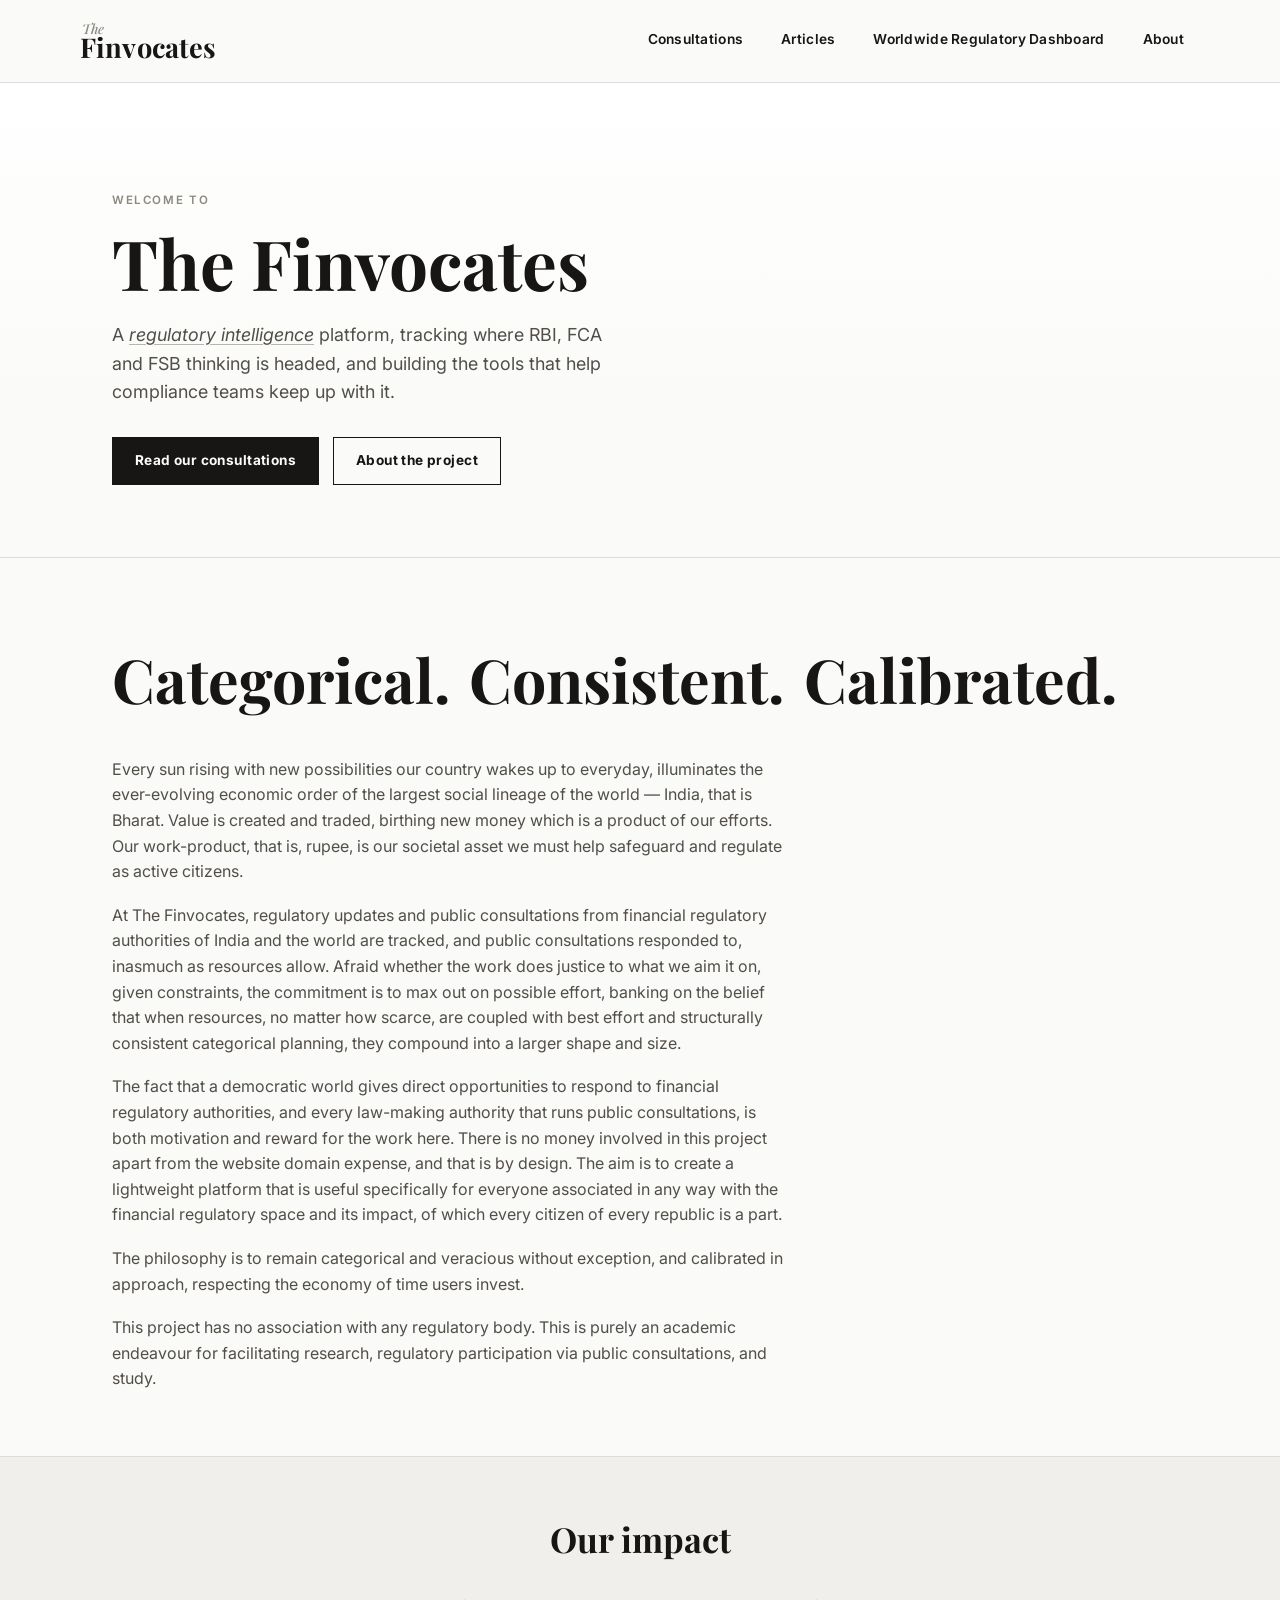
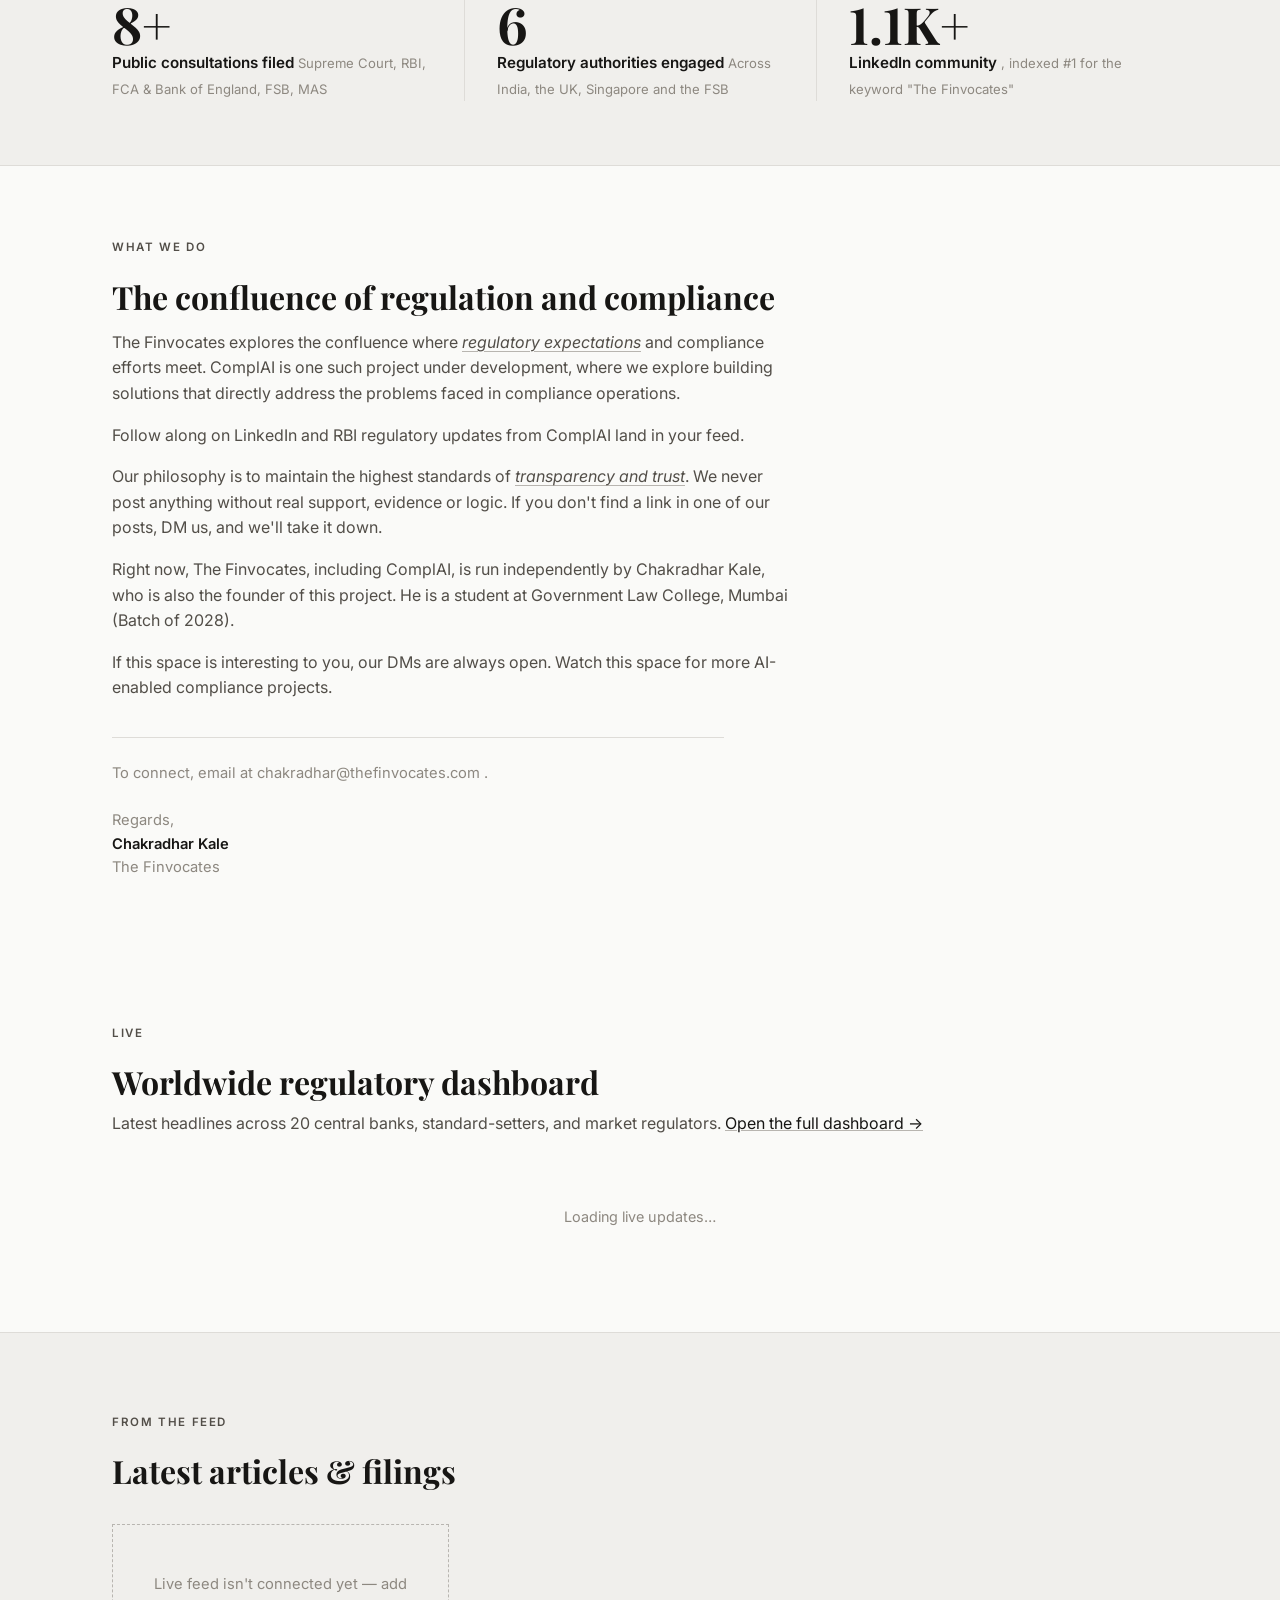
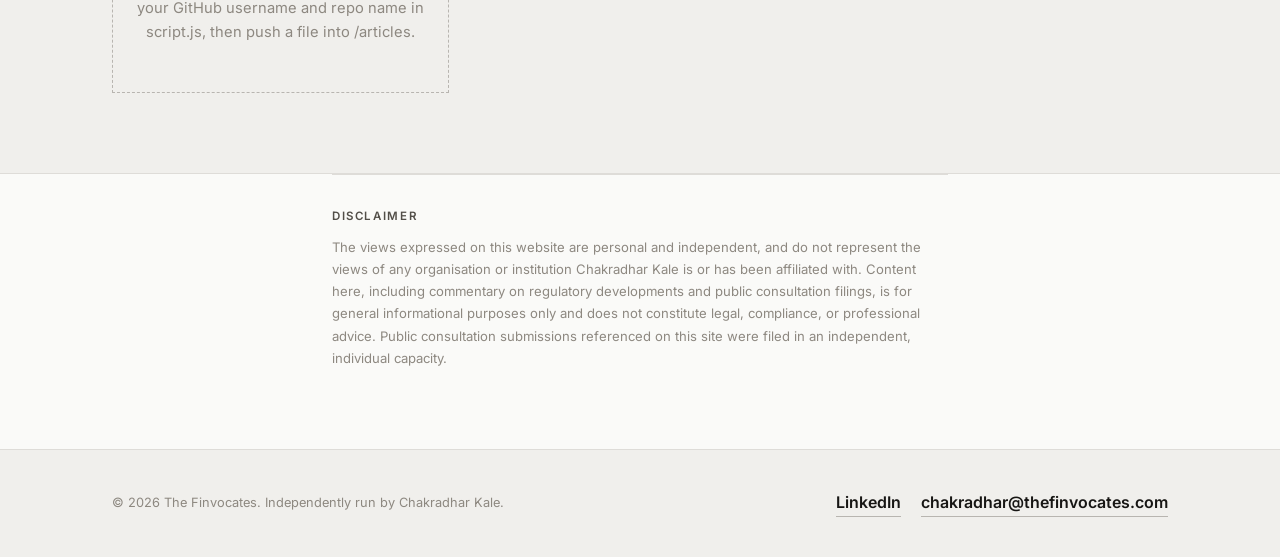
==== commit 30f3d87c: "Add files via upload" ====
--- a/index.html
+++ b/index.html
@@ -22,6 +22,51 @@
     font-size: 3.2rem !important;
     line-height: 1;
   }
+
+  /* =========================================================
+     WHAT WE DO — align with the manifesto section: left-aligned,
+     same paragraph measure, same padding rhythm as ".manifesto",
+     instead of the centered narrow column it had before.
+     Scoped to this section only, this page only.
+     ========================================================= */
+
+  .confluence-section {
+    padding: 72px 0 64px;
+  }
+
+  .confluence-section p,
+  .confluence-section .signoff {
+    max-width: var(--measure);
+  }
+
+  /* =========================================================
+     SMOOTHER MOTION — refined easing on interactions already
+     present on this page. No new elements, no other files touched.
+     ========================================================= */
+
+  .reveal {
+    transition: opacity .7s cubic-bezier(.22,.61,.36,1), transform .7s cubic-bezier(.22,.61,.36,1);
+  }
+
+  .manifesto-words span {
+    transition: opacity .7s cubic-bezier(.22,.61,.36,1), transform .7s cubic-bezier(.22,.61,.36,1);
+  }
+
+  .card, .dash-row, .btn {
+    transition-timing-function: cubic-bezier(.22,.61,.36,1);
+  }
+
+  .card:hover {
+    transition-duration: .3s;
+  }
+
+  .dash-row:hover {
+    transition-duration: .25s;
+  }
+
+  .nav-item > a.nav-trigger::after {
+    transition-timing-function: cubic-bezier(.22,.61,.36,1);
+  }
 </style>
 
 </head>
@@ -176,18 +221,18 @@
     <div class="stat-grid">
 
       <div class="stat reveal">
-        <span class="num accent-num">4+</span>
+        <span class="num accent-num">8+</span>
         <span class="label">Public consultations filed</span>
         <span class="sub">
-          Supreme Court, RBI, FCA &amp; Bank of England, FSB
+          Supreme Court, RBI, FCA &amp; Bank of England, FSB, MAS
         </span>
       </div>
 
       <div class="stat reveal">
-        <span class="num accent-num">5</span>
+        <span class="num accent-num">6</span>
         <span class="label">Regulatory authorities engaged</span>
         <span class="sub">
-          Across India, the UK and the FSB
+          Across India, the UK, Singapore and the FSB
         </span>
       </div>
 
@@ -195,7 +240,7 @@
         <span class="num accent-num">1.1K+</span>
         <span class="label">LinkedIn community</span>
         <span class="sub">
-          Indexed #1 for the keyword "The Finvocates"
+          , indexed #1 for the keyword "The Finvocates"
         </span>
       </div>
 
@@ -204,7 +249,7 @@
 </section>
 
 
-<section class="section narrow">
+<section class="section confluence-section">
   <div class="wrap">
 
     <p class="eyebrow section-kicker reveal">
@@ -275,7 +320,7 @@
     </p>
 
     <h2 class="section-title reveal">
-      Worldwide Regulatory Dashboard
+      Worldwide regulatory dashboard
     </h2>
 
     <p class="reveal" style="margin-top:-4px;">
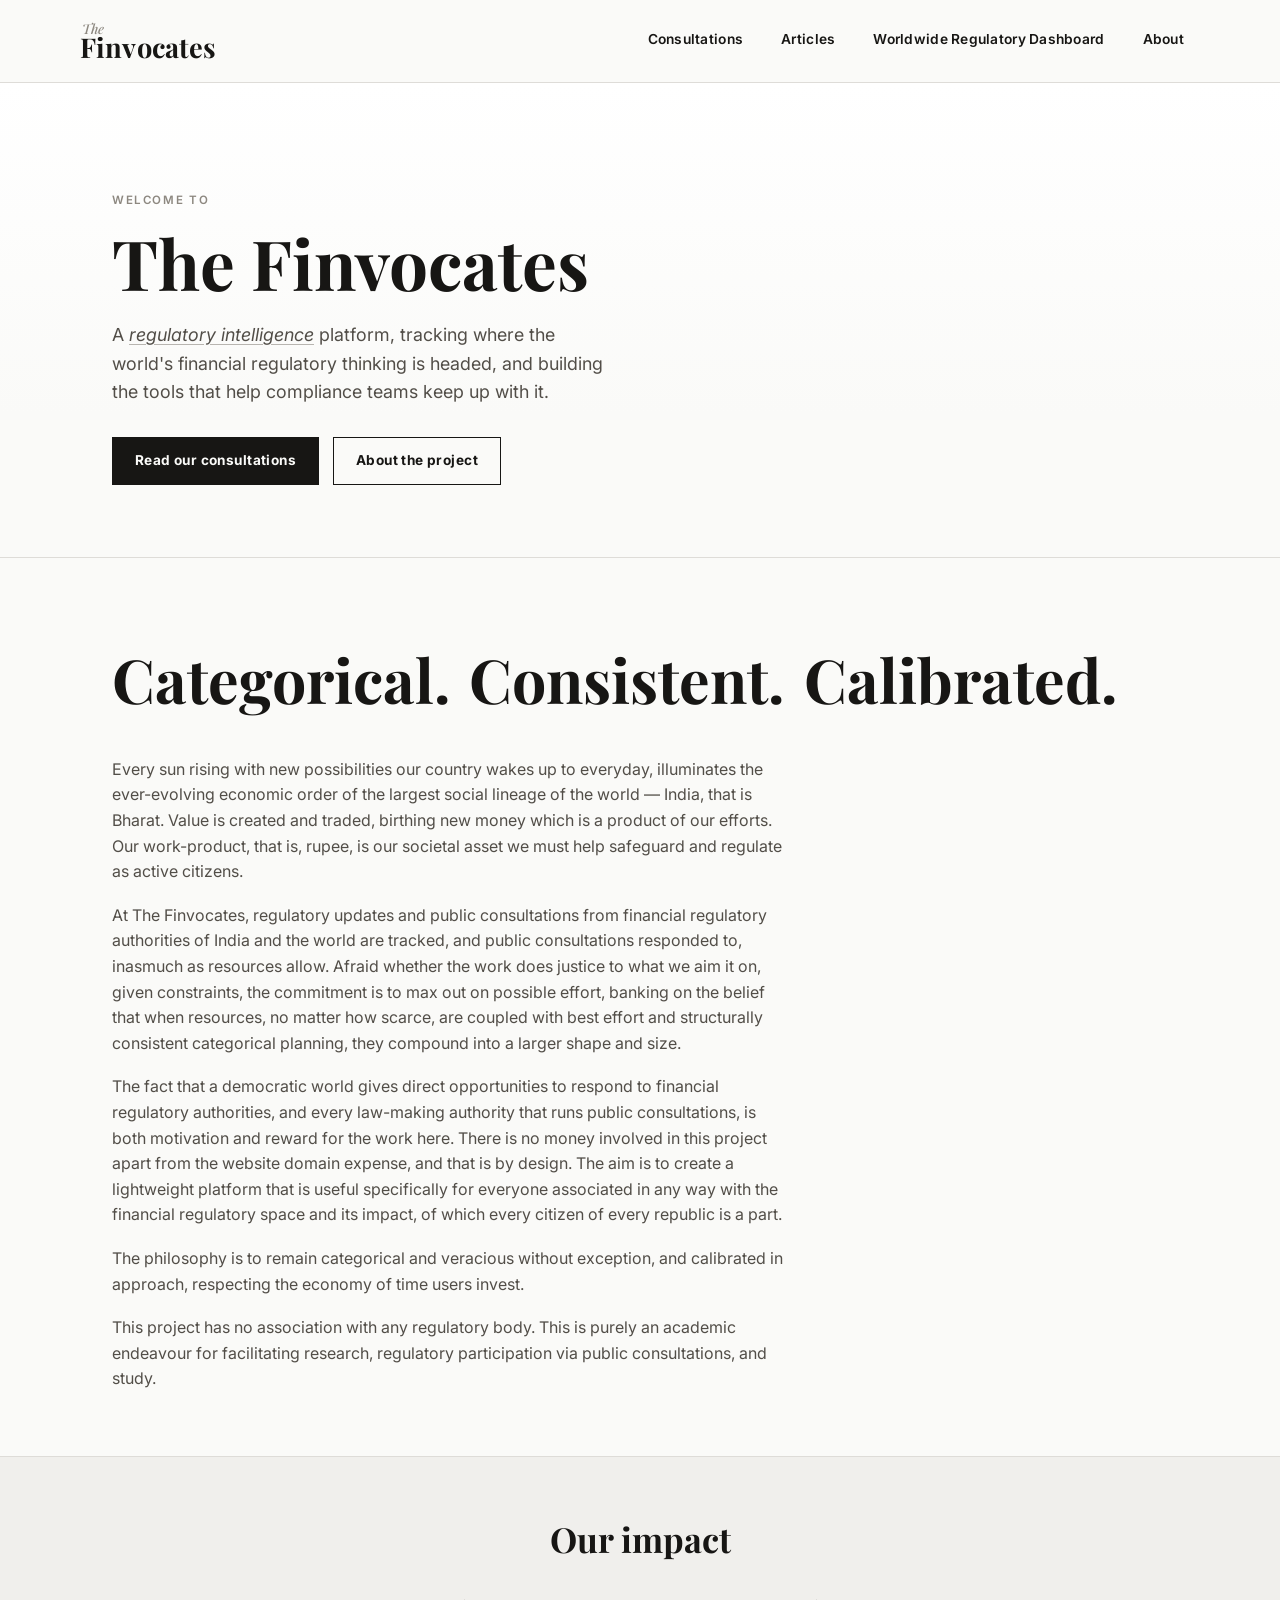
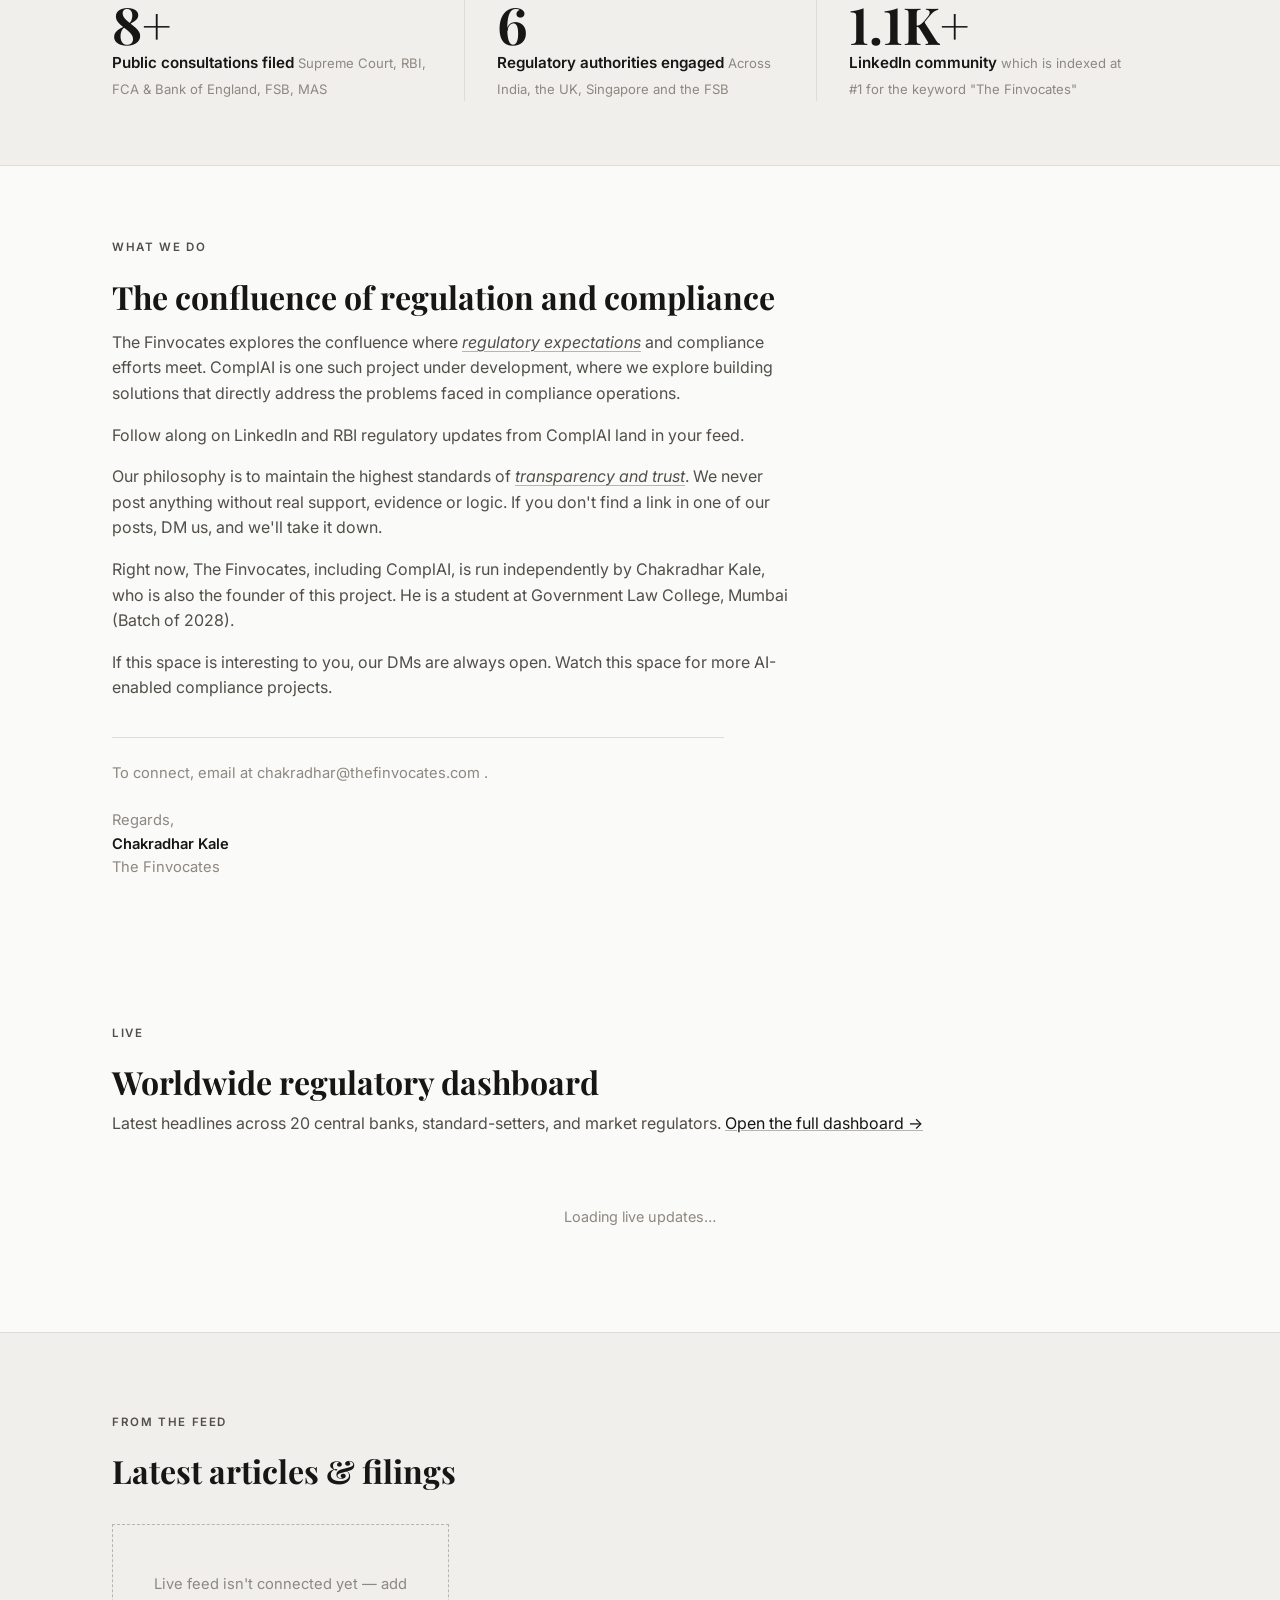
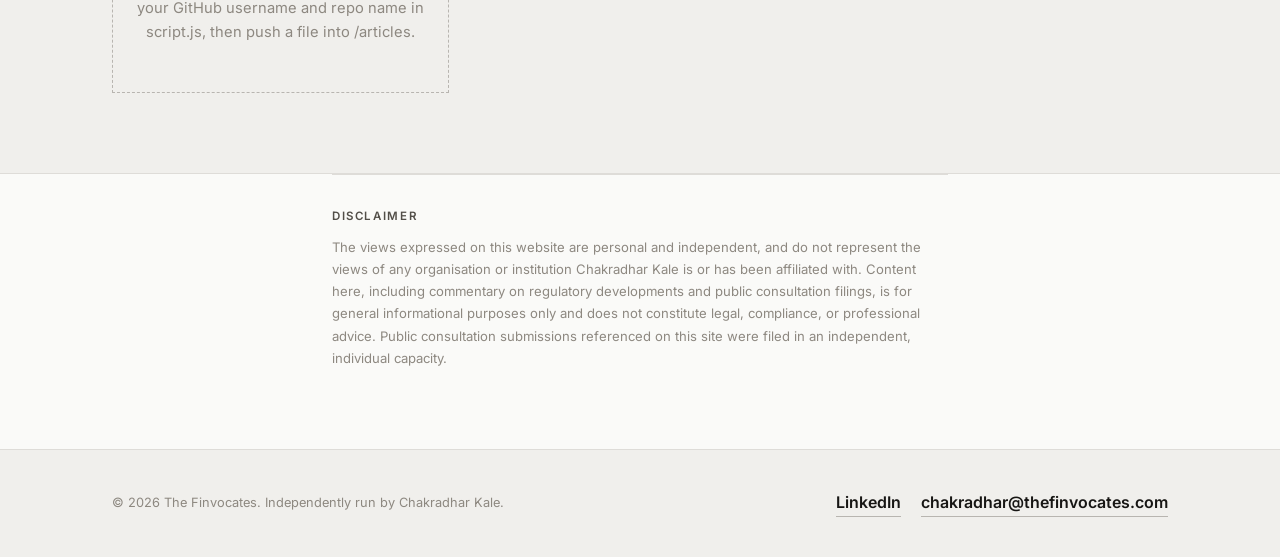
==== commit 69eb3fa9: "just" ====
--- a/index.html
+++ b/index.html
@@ -115,9 +115,16 @@
         </div>
       </div>
 
-      <div class="nav-item">
-        <a href="dashboard.html" class="nav-trigger">Worldwide Regulatory Dashboard</a>
-      </div>
+<div class="nav-item">
+  <a href="dashboard.html" class="nav-trigger">Worldwide Regulatory Dashboard</a>
+  <div class="mega">
+    <p class="about-blurb">Live headlines from 20 central banks, standard-setters, and market regulators — no summaries, no editorializing, just the update and a link to the source.</p>
+    <a class="mega-all" href="dashboard.html">
+      <span>Open the dashboard</span>
+      <span class="arrow">→</span>
+    </a>
+  </div>
+</div>
 
       <div class="nav-item about-item">
         <a href="about.html" class="nav-trigger">About</a>
@@ -144,7 +151,7 @@
 
     <p class="lede reveal in">
       A <span class="accent-word">regulatory intelligence</span> platform,
-      tracking where RBI, FCA and FSB thinking is headed,
+      tracking where the world's financial regulatory thinking is headed,
       and building the tools that help compliance teams keep up with it.
     </p>
 
@@ -240,7 +247,7 @@
         <span class="num accent-num">1.1K+</span>
         <span class="label">LinkedIn community</span>
         <span class="sub">
-          , indexed #1 for the keyword "The Finvocates"
+          which is indexed at #1 for the keyword "The Finvocates"
         </span>
       </div>
 
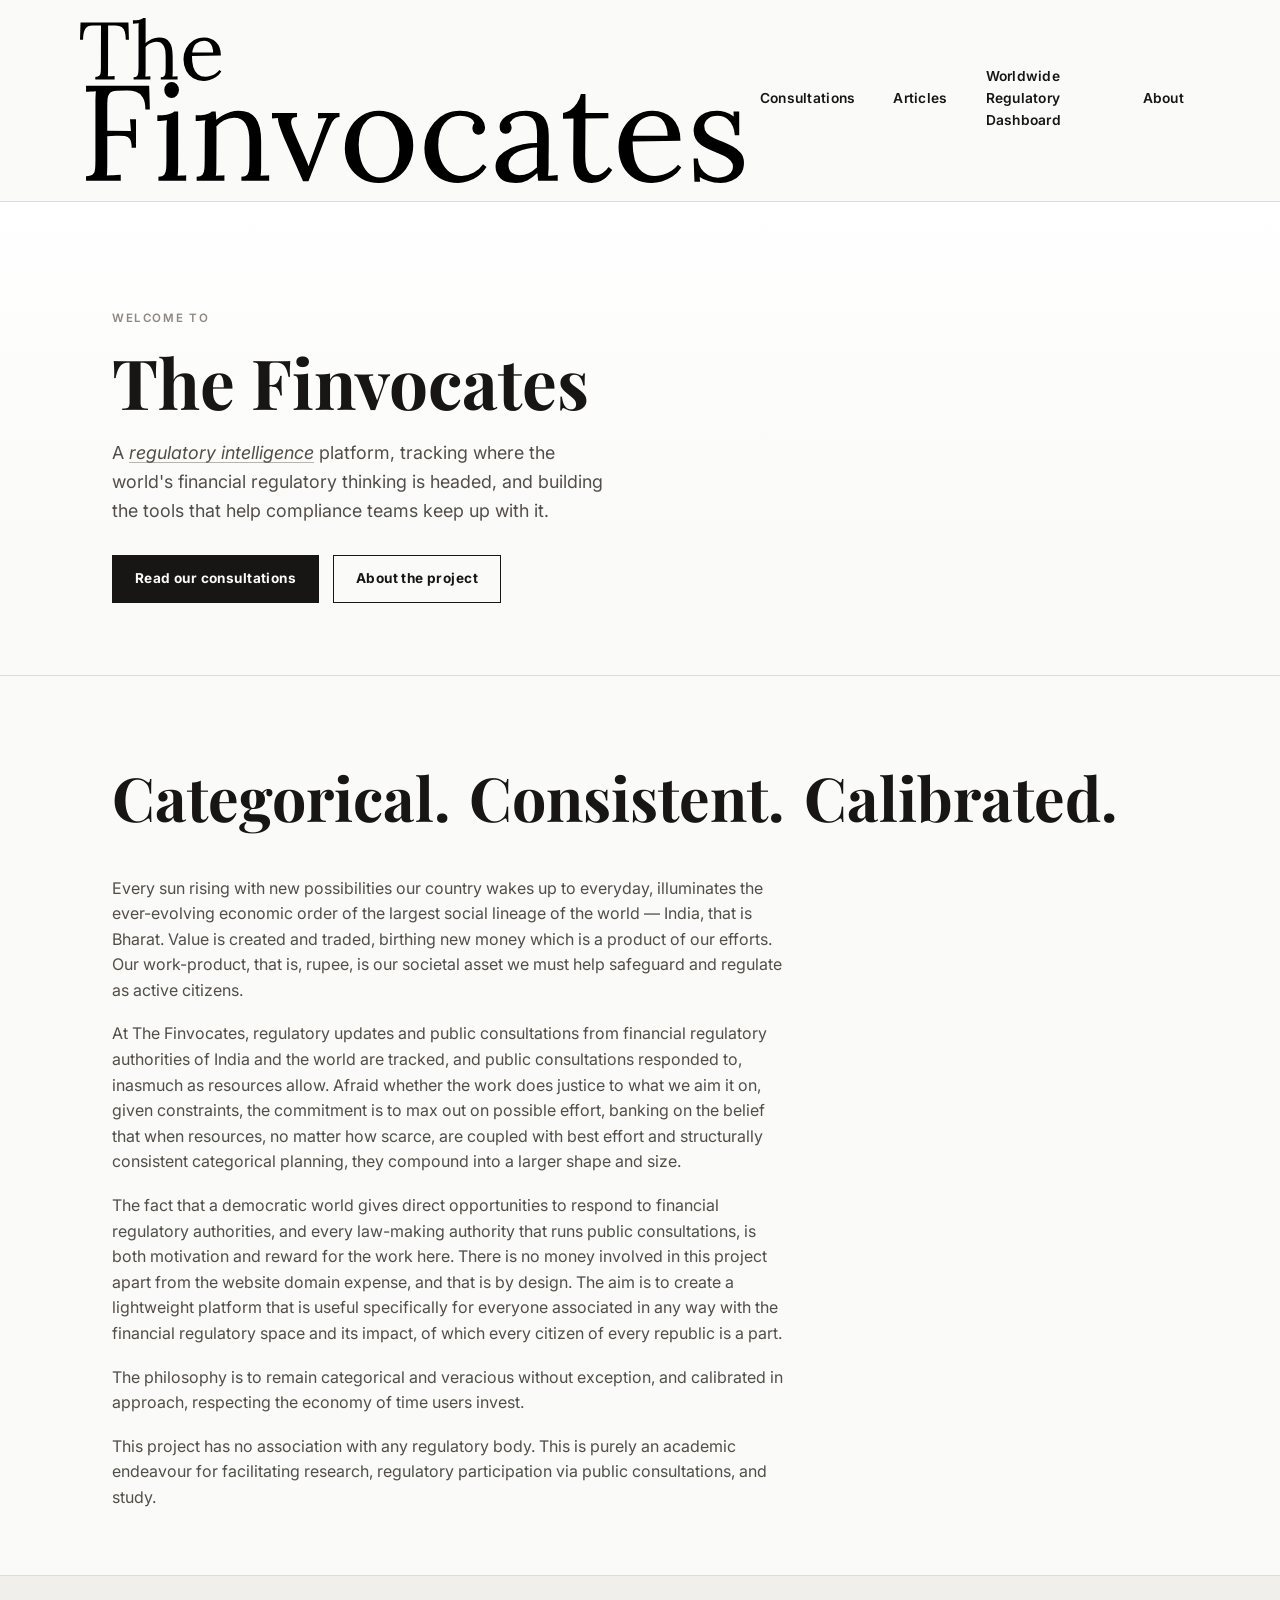
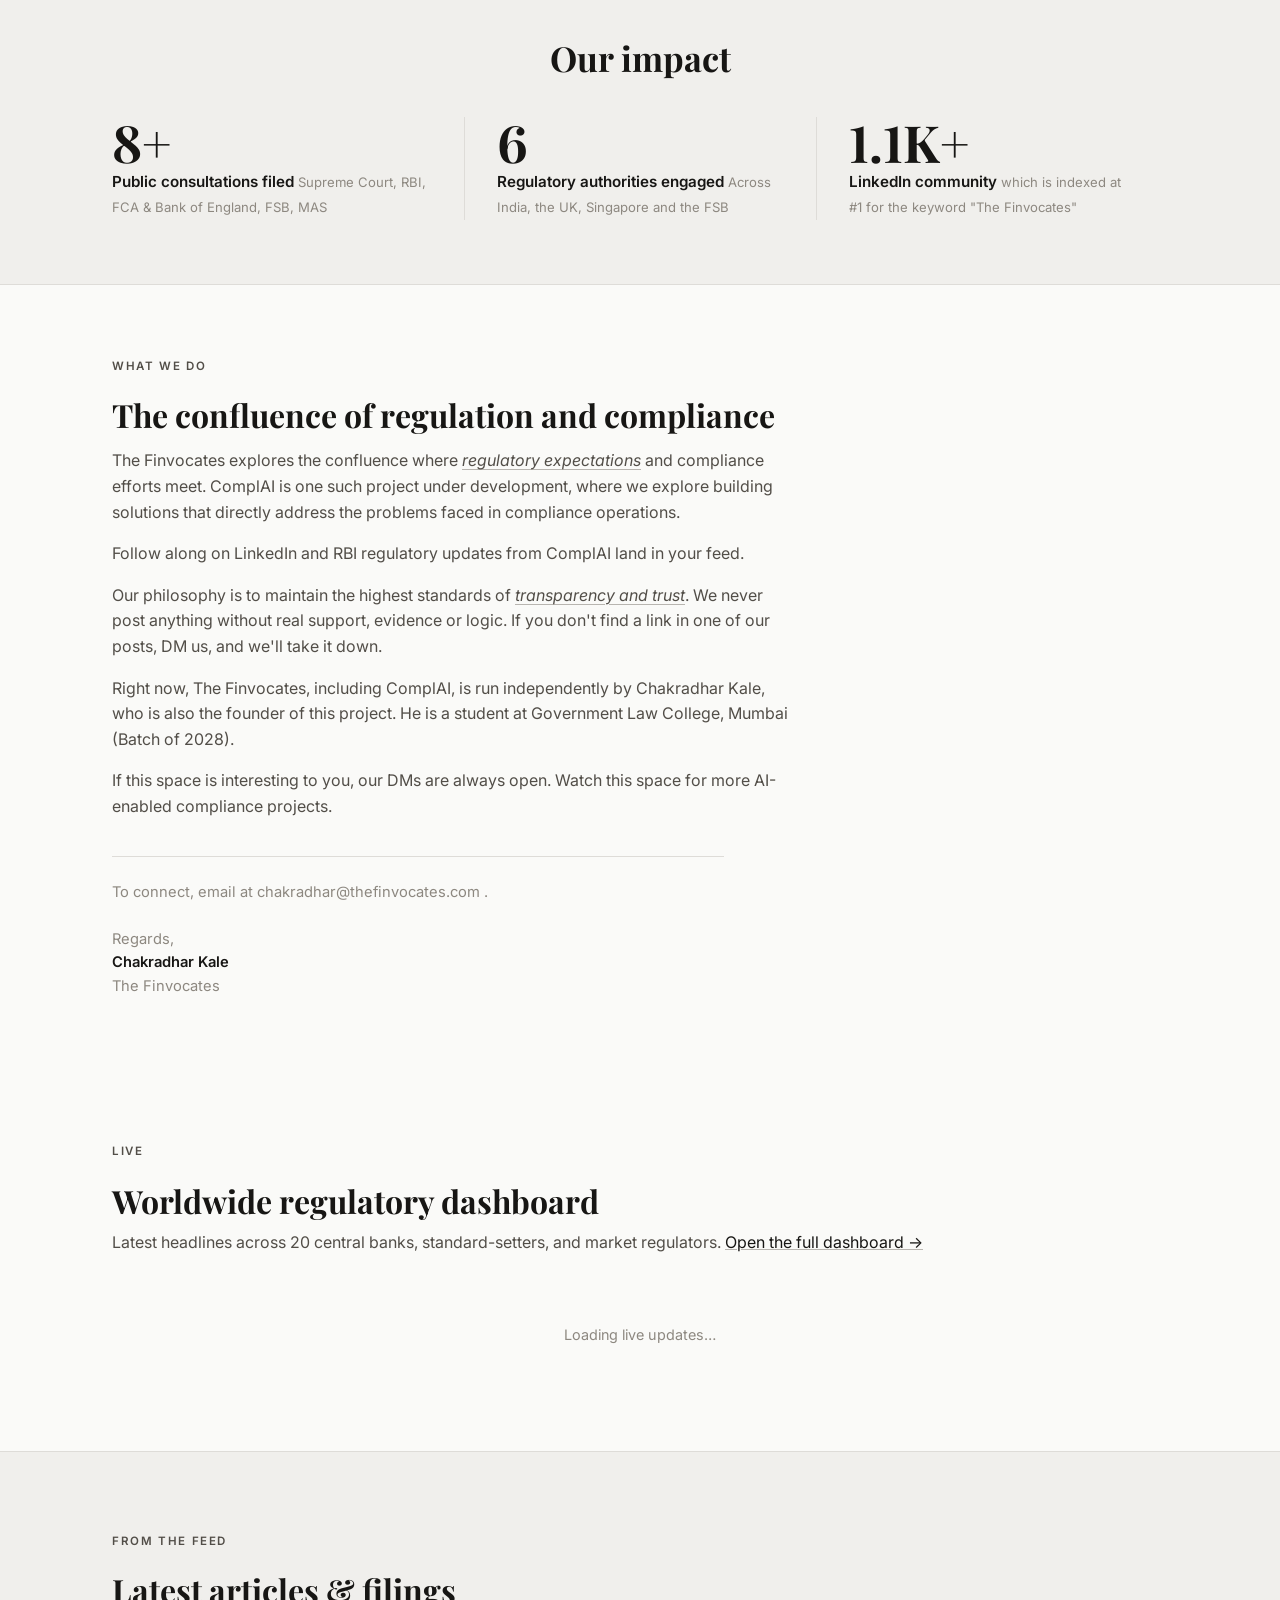
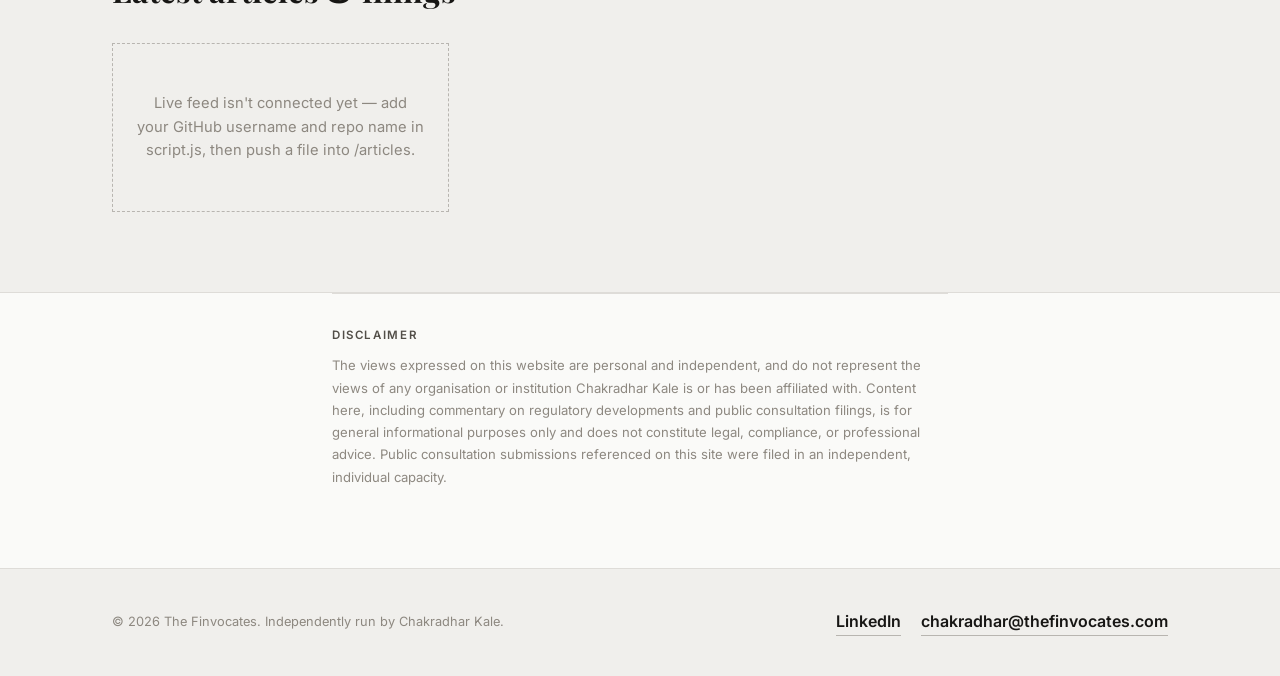
==== commit 3a0b26e4: "aapla logo" ====
--- a/index.html
+++ b/index.html
@@ -74,37 +74,60 @@
 
 <header class="site-header">
   <div class="wrap nav-row">
-    <a href="index.html" class="logo">
-      <span class="the">The</span>
-      <span class="finvocates">Finvocates</span>
+    <a href="index.html" class="logo" aria-label="The Finvocates">
+  <img src="assets/The-Finvocates.svg" alt="The Finvocates">
+</a>
+
+    <nav class="main-nav">
+
+<div class="nav-item">
+  <a href="consultations.html" class="nav-trigger">Consultations</a>
+
+  <div class="mega">
+
+    <a class="mega-item" href="consultations.html">
+      <span class="mi-title">
+        Supreme Court — AI in Courts Regulation, 2026
+      </span>
+      <span class="mi-meta">
+        40 clause-specific comments
+      </span>
     </a>
 
-    <nav class="main-nav">
-
-      <div class="nav-item">
-        <a href="consultations.html" class="nav-trigger">Consultations</a>
-        <div class="mega">
-          <a class="mega-item" href="consultations.html">
-            <span class="mi-title">Supreme Court — AI in Courts Regulation, 2026</span>
-            <span class="mi-meta">40 clause-specific comments</span>
-          </a>
-
-          <a class="mega-item" href="consultations.html">
-            <span class="mi-title">RBI — Governance (Second Amendment) Directions</span>
-            <span class="mi-meta">Commercial Banks &amp; SFBs</span>
-          </a>
-
-          <a class="mega-item" href="consultations.html">
-            <span class="mi-title">FSB — Responsible Adoption of AI</span>
-            <span class="mi-meta">All 7 questions answered</span>
-          </a>
-
-          <a class="mega-all" href="consultations.html">
-            <span>View all consultations</span>
-            <span class="arrow">→</span>
-          </a>
-        </div>
-      </div>
+    <a class="mega-item" href="consultations.html">
+      <span class="mi-title">
+        RBI — Governance (Second Amendment) Directions
+      </span>
+      <span class="mi-meta">
+        Commercial Banks &amp; SFBs
+      </span>
+    </a>
+
+    <a class="mega-item" href="consultations.html">
+      <span class="mi-title">
+        FSB — Responsible Adoption of AI
+      </span>
+      <span class="mi-meta">
+        7/7 answered
+      </span>
+    </a>
+
+    <a
+      class="mega-all"
+      href="consultations.html"
+      style="
+        display:flex;
+        align-items:center;
+        justify-content:space-between;
+        white-space:nowrap;
+      "
+    >
+      <span>View all consultations</span>
+      <span class="arrow">→</span>
+    </a>
+
+  </div>
+</div>
 
       <div class="nav-item">
         <a href="articles.html" class="nav-trigger">Articles</a>
--- a/style.css
+++ b/style.css
@@ -520,3 +520,20 @@
   outline: 2px solid var(--ink);
   outline-offset: 3px;
 }
+/* Clean consultation dropdown footer */
+.mega-all {
+  display: flex !important;
+  align-items: center;
+  justify-content: space-between;
+  white-space: nowrap;
+  border-bottom: none !important;
+}
+
+.mega-all::before,
+.mega-all::after {
+  display: none !important;
+}
+
+.mega {
+  border-bottom: 1px solid var(--line) !important;
+}
